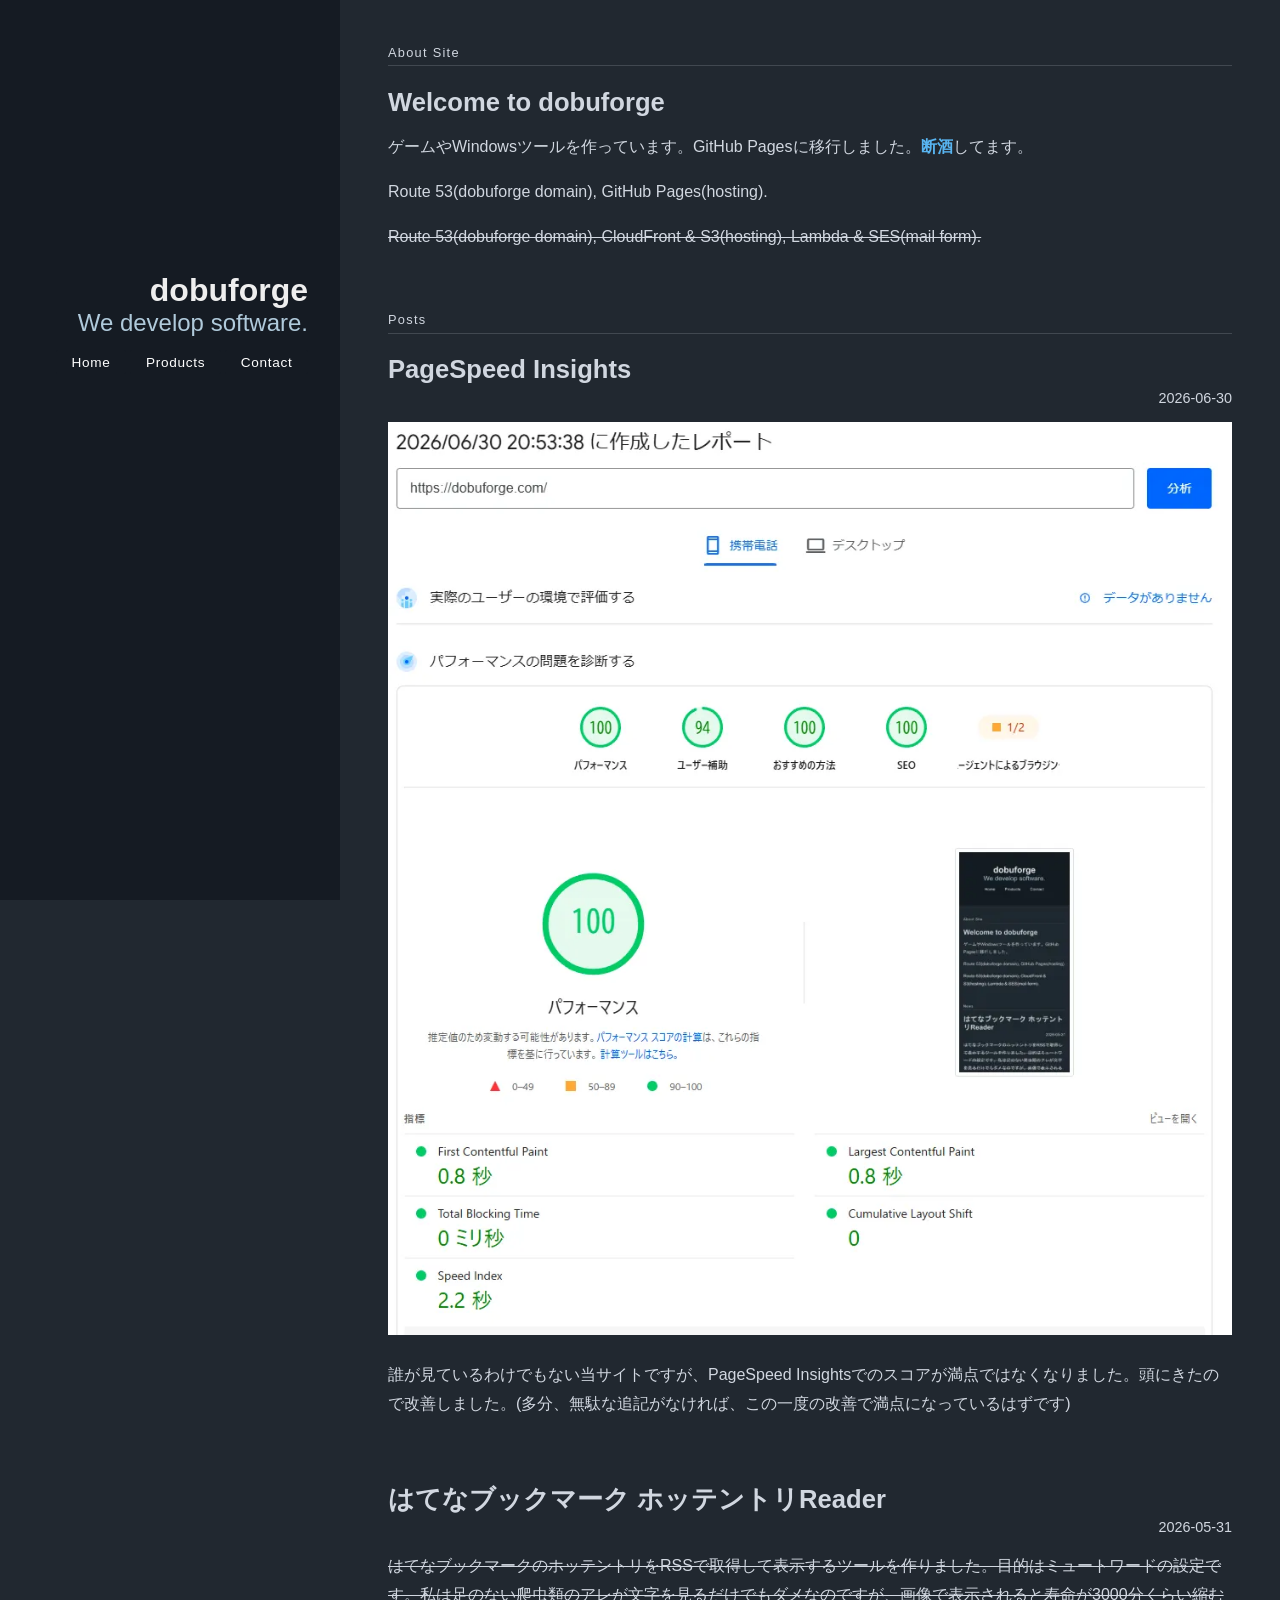
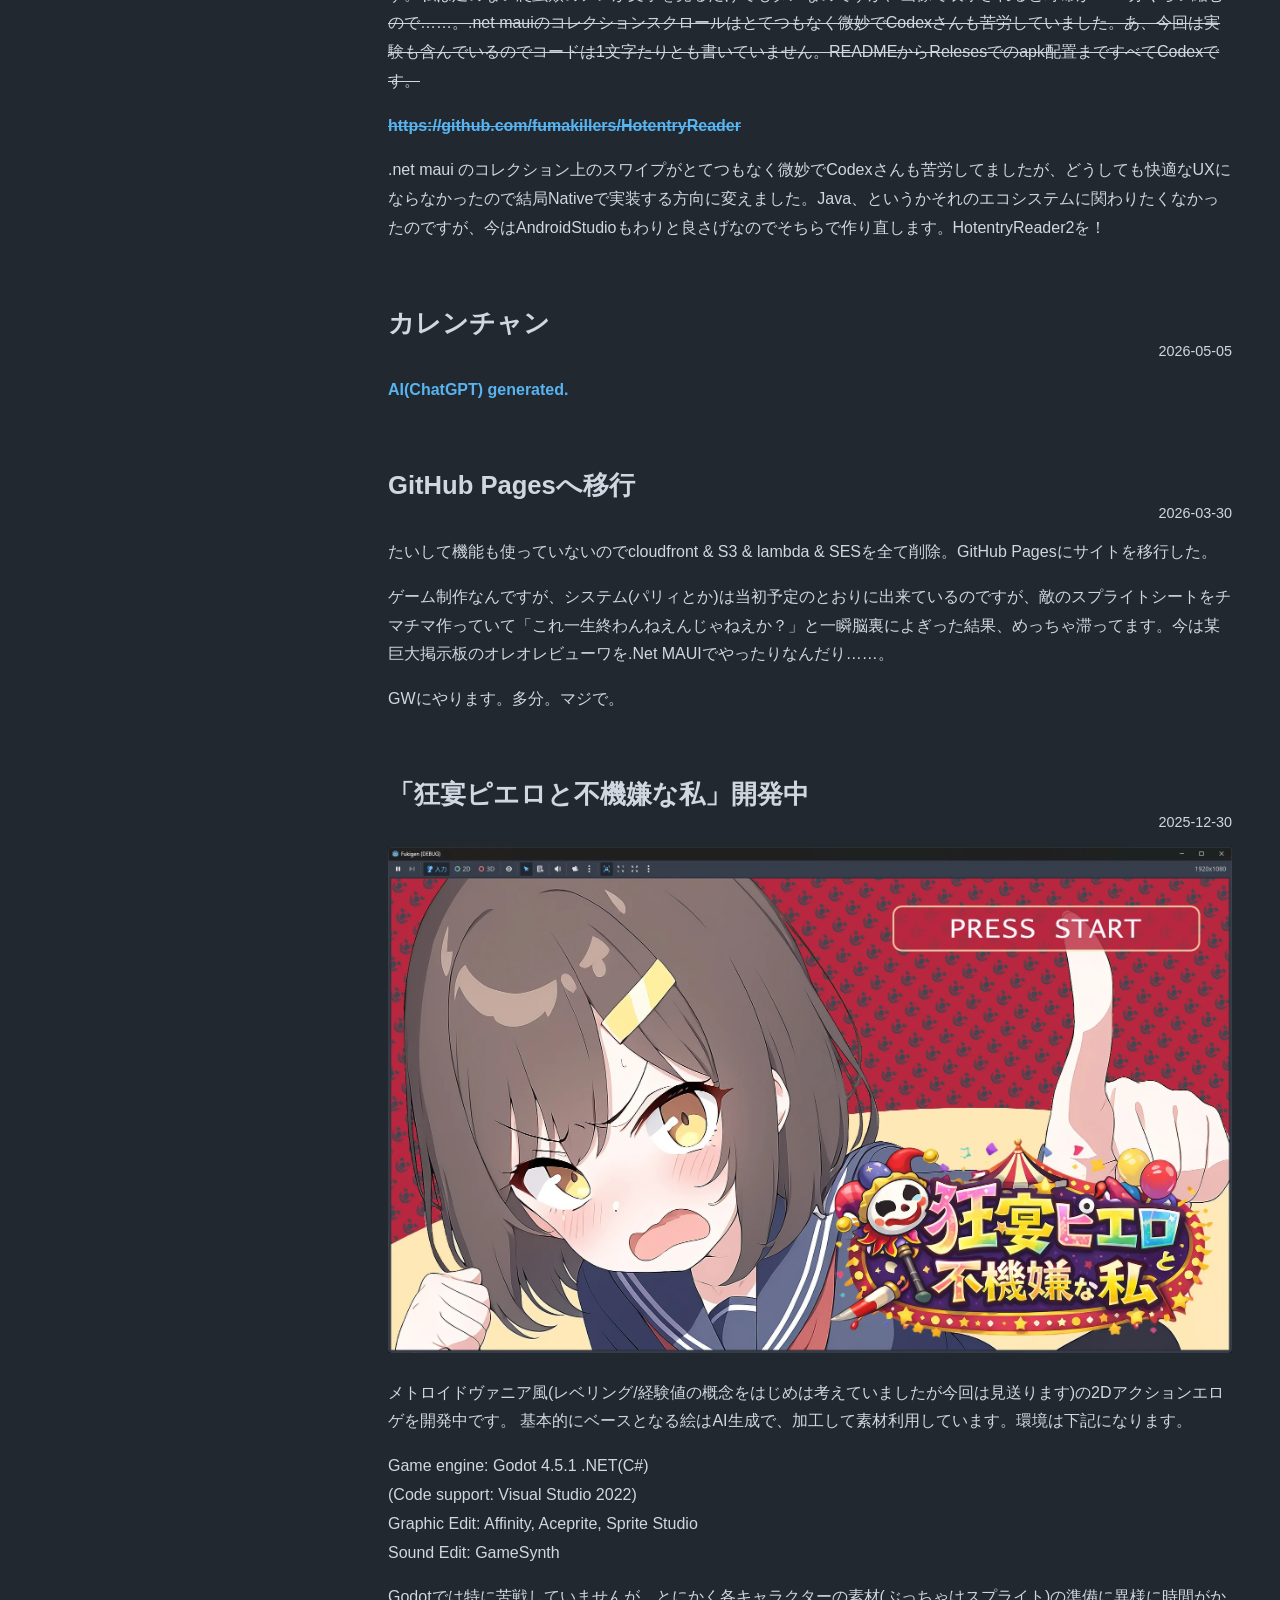
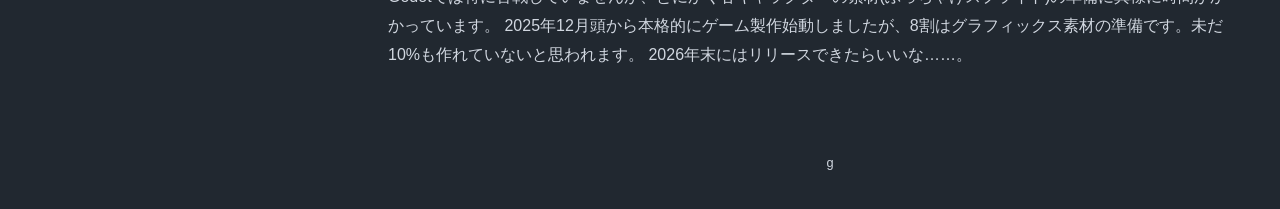
==== index.html @ 71804a86 "fixed html" ====
﻿<!doctype html>
<html lang="ja">

<head>
  <meta charset="utf-8">
  <meta name="viewport" content="width=device-width, initial-scale=1.0">
  <meta name="description" content="dobuforge develops software.">
  <title>dobuforge</title>
  <link rel="icon" href="favicon.svg" type="image/svg+xml">
  <link rel="stylesheet" href="assets/css/styles.min.css?20260719">
</head>

<body>
  <div id="layout" class="pure-g">
    <div class="sidebar pure-u-1 pure-u-lg-1-4">
      <div class="header">
        <h1 class="brand-title"><a href="/">dobuforge</a></h1>
        <h2 class="brand-tagline">We develop software.</h2>
        <nav class="nav">
          <ul class="nav-list">
            <li class="nav-item">
              <a class="pure-button" href="./">Home</a>
              <a class="pure-button" href="products.html">Products</a>
              <a class="pure-button" href="contact.html">Contact</a>
            </li>
          </ul>
        </nav>
      </div>
    </div>
    <main class="content pure-u-1 pure-u-lg-3-4">
      <div>
        <div class="posts">
          <h1 class="content-subhead">About Site</h1>
          <section class="post">
            <header class="post-header">
              <h2 class="post-title">Welcome to dobuforge</h2>
            </header>
            <div class="post-description">
              <p>
                ゲームやWindowsツールを作っています。GitHub Pagesに移行しました。<a href="days-sober.html">断酒</a>してます。
              </p>
              <p>
                Route 53(dobuforge domain), GitHub Pages(hosting).
              </p>
              <p>
                <del>Route 53(dobuforge domain), CloudFront &amp; S3(hosting), Lambda &amp; SES(mail form).</del>
              </p>
            </div>
          </section>
        </div>
        <div class="posts">
          <h1 class="content-subhead">Posts</h1>
          <section class="post">
            <header class="post-header">
              <h2 class="post-title">PageSpeed Insights</h2>
              <p class="post-meta">2026-06-30</p>
            </header>
            <div class="post-description">
              <div class="post-images pure-g">
                <div class="pure-u-1 pure-u-lg-1-1">
                  <!--LCP判定されているのでfetchpriority="high"にしているが画面外から出るような場合はlazyにする-->
                  <img class="pure-img-responsive" src="assets/image/20260630212601295.webp"
                    width="993" height="1074" fetchpriority="high" decoding="async" alt="PageSpeed Insights">
                </div>
              </div>
              <p>
                誰が見ているわけでもない当サイトですが、PageSpeed Insightsでのスコアが満点ではなくなりました。頭にきたので改善しました。(多分、無駄な追記がなければ、この一度の改善で満点になっているはずです)
              </p>
              <p>
                　
              </p>
            </div>

            <header class="post-header">
              <h2 class="post-title">はてなブックマーク ホッテントリReader</h2>
              <p class="post-meta">2026-05-31</p>
            </header>
            <div class="post-description">
              <p>
                <s>はてなブックマークのホッテントリをRSSで取得して表示するツールを作りました。目的はミュートワードの設定です。私は足のない爬虫類のアレが文字を見るだけでもダメなのですが、画像で表示されると寿命が3000分くらい縮むので……。.net mauiのコレクションスクロールはとてつもなく微妙でCodexさんも苦労していました。あ、今回は実験も含んでいるのでコードは1文字たりとも書いていません。READMEからRelesesでのapk配置まですべてCodexです。</s>
              </p>
              <p>
                <a href="https://github.com/fumakillers/HotentryReader"><s>https://github.com/fumakillers/HotentryReader</s></a>
              </p>
              <p>
                .net maui のコレクション上のスワイプがとてつもなく微妙でCodexさんも苦労してましたが、どうしても快適なUXにならなかったので結局Nativeで実装する方向に変えました。Java、というかそれのエコシステムに関わりたくなかったのですが、今はAndroidStudioもわりと良さげなのでそちらで作り直します。HotentryReader2を！
              </p>
              <p>
                　
              </p>
            </div>

            <header class="post-header">
              <h2 class="post-title">カレンチャン</h2>
              <p class="post-meta">2026-05-05</p>
            </header>
            <div class="post-description">
              <p>
                <a href="currenchan.html">AI(ChatGPT) generated.</a>
              </p>
              <p>
                　
              </p>
            </div>

            <header class="post-header">
              <h2 class="post-title">GitHub Pagesへ移行</h2>
              <p class="post-meta">2026-03-30</p>
            </header>
            <div class="post-description">
              <p>
                たいして機能も使っていないのでcloudfront & S3 & lambda & SESを全て削除。GitHub Pagesにサイトを移行した。
              </p>
              <p>
                ゲーム制作なんですが、システム(パリィとか)は当初予定のとおりに出来ているのですが、敵のスプライトシートをチマチマ作っていて「これ一生終わんねえんじゃねえか？」と一瞬脳裏によぎった結果、めっちゃ滞ってます。今は某巨大掲示板のオレオレビューワを.Net MAUIでやったりなんだり……。
              </p>
              <p>
                GWにやります。多分。マジで。
              </p>
              <p>
                　
              </p>
            </div>

            <header class="post-header">
              <h2 class="post-title">「狂宴ピエロと不機嫌な私」開発中</h2>
              <p class="post-meta">2025-12-30</p>
            </header>
            <div class="post-description">
              <div class="post-images pure-g">
                <div class="pure-u-1 pure-u-lg-1-1">
                  <img class="pure-img-responsive" src="assets/image/fukigen_title_mid.webp"
                    width="1934" height="1159" loading="lazy" decoding="async" alt="fukigen dev">
                </div>
              </div>
              <p>
                メトロイドヴァニア風(レベリング/経験値の概念をはじめは考えていましたが今回は見送ります)の2Dアクションエロゲを開発中です。
                基本的にベースとなる絵はAI生成で、加工して素材利用しています。環境は下記になります。
              </p>
              <p>
                Game engine: Godot 4.5.1 .NET(C#)<br>
                (Code support: Visual Studio 2022)<br>
                Graphic Edit: Affinity, Aceprite, Sprite Studio<br>
                Sound Edit: GameSynth<br>
              </p>
              <p>
                Godotでは特に苦戦していませんが、とにかく各キャラクターの素材(ぶっちゃけスプライト)の準備に異様に時間がかかっています。
                2025年12月頭から本格的にゲーム製作始動しましたが、8割はグラフィックス素材の準備です。未だ10%も作れていないと思われます。
                2026年末にはリリースできたらいいな……。
              </p>
            </div>
          </section>
        </div>

        <div class="footer">
          <div class="pure-menu pure-menu-horizontal">
            <ul>
              <li class="pure-menu-item"><a href="https://github.com/fumakillers" class="pure-menu-link">g</a>
              </li>
            </ul>
          </div>
        </div>
      </div>
    </div>
  </div>

</body>

</html>
---- assets/css/styles.min.css ----
html{line-height:1.15;-webkit-text-size-adjust:100%}body{margin:0}main{display:block}h1{font-size:2em;margin:.67em 0}a{background-color:transparent}img{border-style:none}button{font-family:inherit;font-size:100%;line-height:1.15;margin:0}button{overflow:visible}button{text-transform:none}[type=button],[type=reset],[type=submit],button{appearance:button;-webkit-appearance:button}[type=button]::-moz-focus-inner,[type=reset]::-moz-focus-inner,[type=submit]::-moz-focus-inner,button::-moz-focus-inner{border-style:none;padding:0}[type=button]:-moz-focusring,[type=reset]:-moz-focusring,[type=submit]:-moz-focusring,button:-moz-focusring{outline:1px dotted ButtonText}[type=checkbox],[type=radio]{box-sizing:border-box;padding:0}[type=number]::-webkit-inner-spin-button,[type=number]::-webkit-outer-spin-button{height:auto}[type=search]{appearance:textfield;-webkit-appearance:textfield;outline-offset:-2px}[type=search]::-webkit-search-decoration{-webkit-appearance:none}::-webkit-file-upload-button{-webkit-appearance:button;font:inherit}[hidden]{display:none}html{font-family:sans-serif}[hidden]{display:none!important}.pure-img{max-width:100%;height:auto;display:block}.pure-g{display:flex;flex-flow:row wrap;align-content:flex-start}.pure-u{display:inline-block;vertical-align:top}.pure-u-1,.pure-u-1-1,.pure-u-1-12,.pure-u-1-2,.pure-u-1-24,.pure-u-1-3,.pure-u-1-4,.pure-u-1-5,.pure-u-1-6,.pure-u-1-8,.pure-u-10-24,.pure-u-11-12,.pure-u-11-24,.pure-u-12-24,.pure-u-13-24,.pure-u-14-24,.pure-u-15-24,.pure-u-16-24,.pure-u-17-24,.pure-u-18-24,.pure-u-19-24,.pure-u-2-24,.pure-u-2-3,.pure-u-2-5,.pure-u-20-24,.pure-u-21-24,.pure-u-22-24,.pure-u-23-24,.pure-u-24-24,.pure-u-3-24,.pure-u-3-4,.pure-u-3-5,.pure-u-3-8,.pure-u-4-24,.pure-u-4-5,.pure-u-5-12,.pure-u-5-24,.pure-u-5-5,.pure-u-5-6,.pure-u-5-8,.pure-u-6-24,.pure-u-7-12,.pure-u-7-24,.pure-u-7-8,.pure-u-8-24,.pure-u-9-24{display:inline-block;letter-spacing:normal;word-spacing:normal;vertical-align:top;text-rendering:auto}.pure-u-1-24{width:4.1667%}.pure-u-1-12,.pure-u-2-24{width:8.3333%}.pure-u-1-8,.pure-u-3-24{width:12.5%}.pure-u-1-6,.pure-u-4-24{width:16.6667%}.pure-u-1-5{width:20%}.pure-u-5-24{width:20.8333%}.pure-u-1-4,.pure-u-6-24{width:25%}.pure-u-7-24{width:29.1667%}.pure-u-1-3,.pure-u-8-24{width:33.3333%}.pure-u-3-8,.pure-u-9-24{width:37.5%}.pure-u-2-5{width:40%}.pure-u-10-24,.pure-u-5-12{width:41.6667%}.pure-u-11-24{width:45.8333%}.pure-u-1-2,.pure-u-12-24{width:50%}.pure-u-13-24{width:54.1667%}.pure-u-14-24,.pure-u-7-12{width:58.3333%}.pure-u-3-5{width:60%}.pure-u-15-24,.pure-u-5-8{width:62.5%}.pure-u-16-24,.pure-u-2-3{width:66.6667%}.pure-u-17-24{width:70.8333%}.pure-u-18-24,.pure-u-3-4{width:75%}.pure-u-19-24{width:79.1667%}.pure-u-4-5{width:80%}.pure-u-20-24,.pure-u-5-6{width:83.3333%}.pure-u-21-24,.pure-u-7-8{width:87.5%}.pure-u-11-12,.pure-u-22-24{width:91.6667%}.pure-u-23-24{width:95.8333%}.pure-u-1,.pure-u-1-1,.pure-u-24-24,.pure-u-5-5{width:100%}.pure-button{display:inline-block;line-height:normal;white-space:nowrap;vertical-align:middle;text-align:center;cursor:pointer;-webkit-user-drag:none;-webkit-user-select:none;user-select:none;box-sizing:border-box}.pure-button::-moz-focus-inner{padding:0;border:0}.pure-button{font-family:inherit;font-size:100%;padding:.2em 1em;color:rgba(0,0,0,.8);border:none transparent;background-color:#e6e6e6;text-decoration:none;border-radius:2px;margin-top:18px}.pure-button:focus,.pure-button:hover{background-image:linear-gradient(transparent,rgba(0,0,0,.05) 40%,rgba(0,0,0,.1))}.pure-button:focus{outline:0}.pure-button:active{box-shadow:0 0 0 1px rgba(0,0,0,.15) inset,0 0 6px rgba(0,0,0,.2) inset;border-color:#000}.pure-button[disabled]{border:none;background-image:none;opacity:.4;cursor:not-allowed;box-shadow:none;pointer-events:none}.pure-menu{box-sizing:border-box}.pure-menu-item,.pure-menu-list{position:relative}.pure-menu-list{list-style:none;margin:0;padding:0}.pure-menu-item{padding:0;margin:0;height:100%}.pure-menu-link{display:block;text-decoration:none;white-space:nowrap}.pure-menu-horizontal{width:100%;white-space:nowrap}.pure-menu-horizontal .pure-menu-list{display:inline-block}.pure-menu-horizontal .pure-menu-item{display:inline-block;vertical-align:middle}.pure-menu-item .pure-menu-item{display:block}.pure-menu-link{color:#d1d7e0}.pure-menu-link{padding:.5em 1em}.pure-menu-link:focus,.pure-menu-link:hover{background-color:#eee}@media screen and (min-width:64em){.pure-u-lg-1,.pure-u-lg-1-1,.pure-u-lg-1-12,.pure-u-lg-1-2,.pure-u-lg-1-24,.pure-u-lg-1-3,.pure-u-lg-1-4,.pure-u-lg-1-5,.pure-u-lg-1-6,.pure-u-lg-1-8,.pure-u-lg-10-24,.pure-u-lg-11-12,.pure-u-lg-11-24,.pure-u-lg-12-24,.pure-u-lg-13-24,.pure-u-lg-14-24,.pure-u-lg-15-24,.pure-u-lg-16-24,.pure-u-lg-17-24,.pure-u-lg-18-24,.pure-u-lg-19-24,.pure-u-lg-2-24,.pure-u-lg-2-3,.pure-u-lg-2-5,.pure-u-lg-20-24,.pure-u-lg-21-24,.pure-u-lg-22-24,.pure-u-lg-23-24,.pure-u-lg-24-24,.pure-u-lg-3-24,.pure-u-lg-3-4,.pure-u-lg-3-5,.pure-u-lg-3-8,.pure-u-lg-4-24,.pure-u-lg-4-5,.pure-u-lg-5-12,.pure-u-lg-5-24,.pure-u-lg-5-5,.pure-u-lg-5-6,.pure-u-lg-5-8,.pure-u-lg-6-24,.pure-u-lg-7-12,.pure-u-lg-7-24,.pure-u-lg-7-8,.pure-u-lg-8-24,.pure-u-lg-9-24{display:inline-block;letter-spacing:normal;word-spacing:normal;vertical-align:top;text-rendering:auto}.pure-u-lg-1-24{width:4.1667%}.pure-u-lg-1-12,.pure-u-lg-2-24{width:8.3333%}.pure-u-lg-1-8,.pure-u-lg-3-24{width:12.5%}.pure-u-lg-1-6,.pure-u-lg-4-24{width:16.6667%}.pure-u-lg-1-5{width:20%}.pure-u-lg-5-24{width:20.8333%}.pure-u-lg-1-4,.pure-u-lg-6-24{width:25%}.pure-u-lg-7-24{width:29.1667%}.pure-u-lg-1-3,.pure-u-lg-8-24{width:33.3333%}.pure-u-lg-3-8,.pure-u-lg-9-24{width:37.5%}.pure-u-lg-2-5{width:40%}.pure-u-lg-10-24,.pure-u-lg-5-12{width:41.6667%}.pure-u-lg-11-24{width:45.8333%}.pure-u-lg-1-2,.pure-u-lg-12-24{width:50%}.pure-u-lg-13-24{width:54.1667%}.pure-u-lg-14-24,.pure-u-lg-7-12{width:58.3333%}.pure-u-lg-3-5{width:60%}.pure-u-lg-15-24,.pure-u-lg-5-8{width:62.5%}.pure-u-lg-16-24,.pure-u-lg-2-3{width:66.6667%}.pure-u-lg-17-24{width:70.8333%}.pure-u-lg-18-24,.pure-u-lg-3-4{width:100%}.pure-u-lg-19-24{width:79.1667%}.pure-u-lg-4-5{width:80%}.pure-u-lg-20-24,.pure-u-lg-5-6{width:83.3333%}.pure-u-lg-21-24,.pure-u-lg-7-8{width:87.5%}.pure-u-lg-11-12,.pure-u-lg-22-24{width:91.6667%}.pure-u-lg-23-24{width:95.8333%}.pure-u-lg-1,.pure-u-lg-1-1,.pure-u-lg-24-24,.pure-u-lg-5-5{width:100%}}*{-webkit-box-sizing:border-box;-moz-box-sizing:border-box;box-sizing:border-box}a{text-decoration:none;color:#58b4f0}a:focus,a:hover{text-decoration:underline}h3{font-weight:100}.pure-img-responsive{max-width:100%;height:auto}#layout{min-height:100vh;background:#212830;padding:0}.header{text-align:center;top:auto;margin:3em auto}.sidebar{background:#151b23;color:#fff}.brand-tagline,.brand-title{margin:0}.brand-title{text-transform:lowercase}.brand-title a{color:#eee;text-decoration:none}.brand-tagline{font-weight:300;color:#b0cadb}.nav-list{margin:0;padding:0;list-style:none}.nav-item{display:inline-block;display:inline;zoom:1}.nav-item a{background:0 0;border:2px solid #151b23;color:#fff;margin-top:1em;letter-spacing:.05em;font-size:85%}.nav-item a:focus,.nav-item a:hover{border:2px solid #58b4f0;text-decoration:none}.content-subhead{color:#d1d7e0;border-bottom:1px solid #414850;padding:.4em 0;font-size:80%;font-weight:500;letter-spacing:.1em}.content{color:#d1d7e0;padding:2em 1em 0}.post{padding-bottom:2em}.post-title{font-size:1.6em;margin-bottom:.2em}.post-description{font-family:-apple-system,BlinkMacSystemFont,"Segoe UI",Helvetica,Arial,sans-serif,"Apple Color Emoji","Segoe UI Emoji";line-height:1.8em}.post-description a{font-weight:600}.post-meta{font-size:90%;text-align:right;margin:0}.post-images{margin:1em 0}.post-image-meta{margin-top:-3.5em;margin-left:1em}.footer{padding:1em 0;text-align:center}.footer a{font-size:80%}.footer .pure-menu a:focus,.footer .pure-menu a:hover{background:0 0}@media (min-width:64em){.content{padding:2em 3em 0;margin-left:340px}.header{margin:80% 2em 0;text-align:right}.sidebar{position:fixed;top:0;bottom:0;width:340px}}.image-grid{display:grid;grid-template-columns:repeat(3,1fr);gap:16px;margin-bottom:16px}.image-grid img{width:100%;height:auto;display:block;border-radius:8px;transition:transform .2s ease,box-shadow .2s ease}.image-grid img:hover{transform:scale(1.03);box-shadow:0 4px 12px rgba(0,0,0,.2)}@media (max-width:768px){.image-grid{grid-template-columns:repeat(2,1fr)}}@media (max-width:480px){.image-grid{grid-template-columns:1fr}}
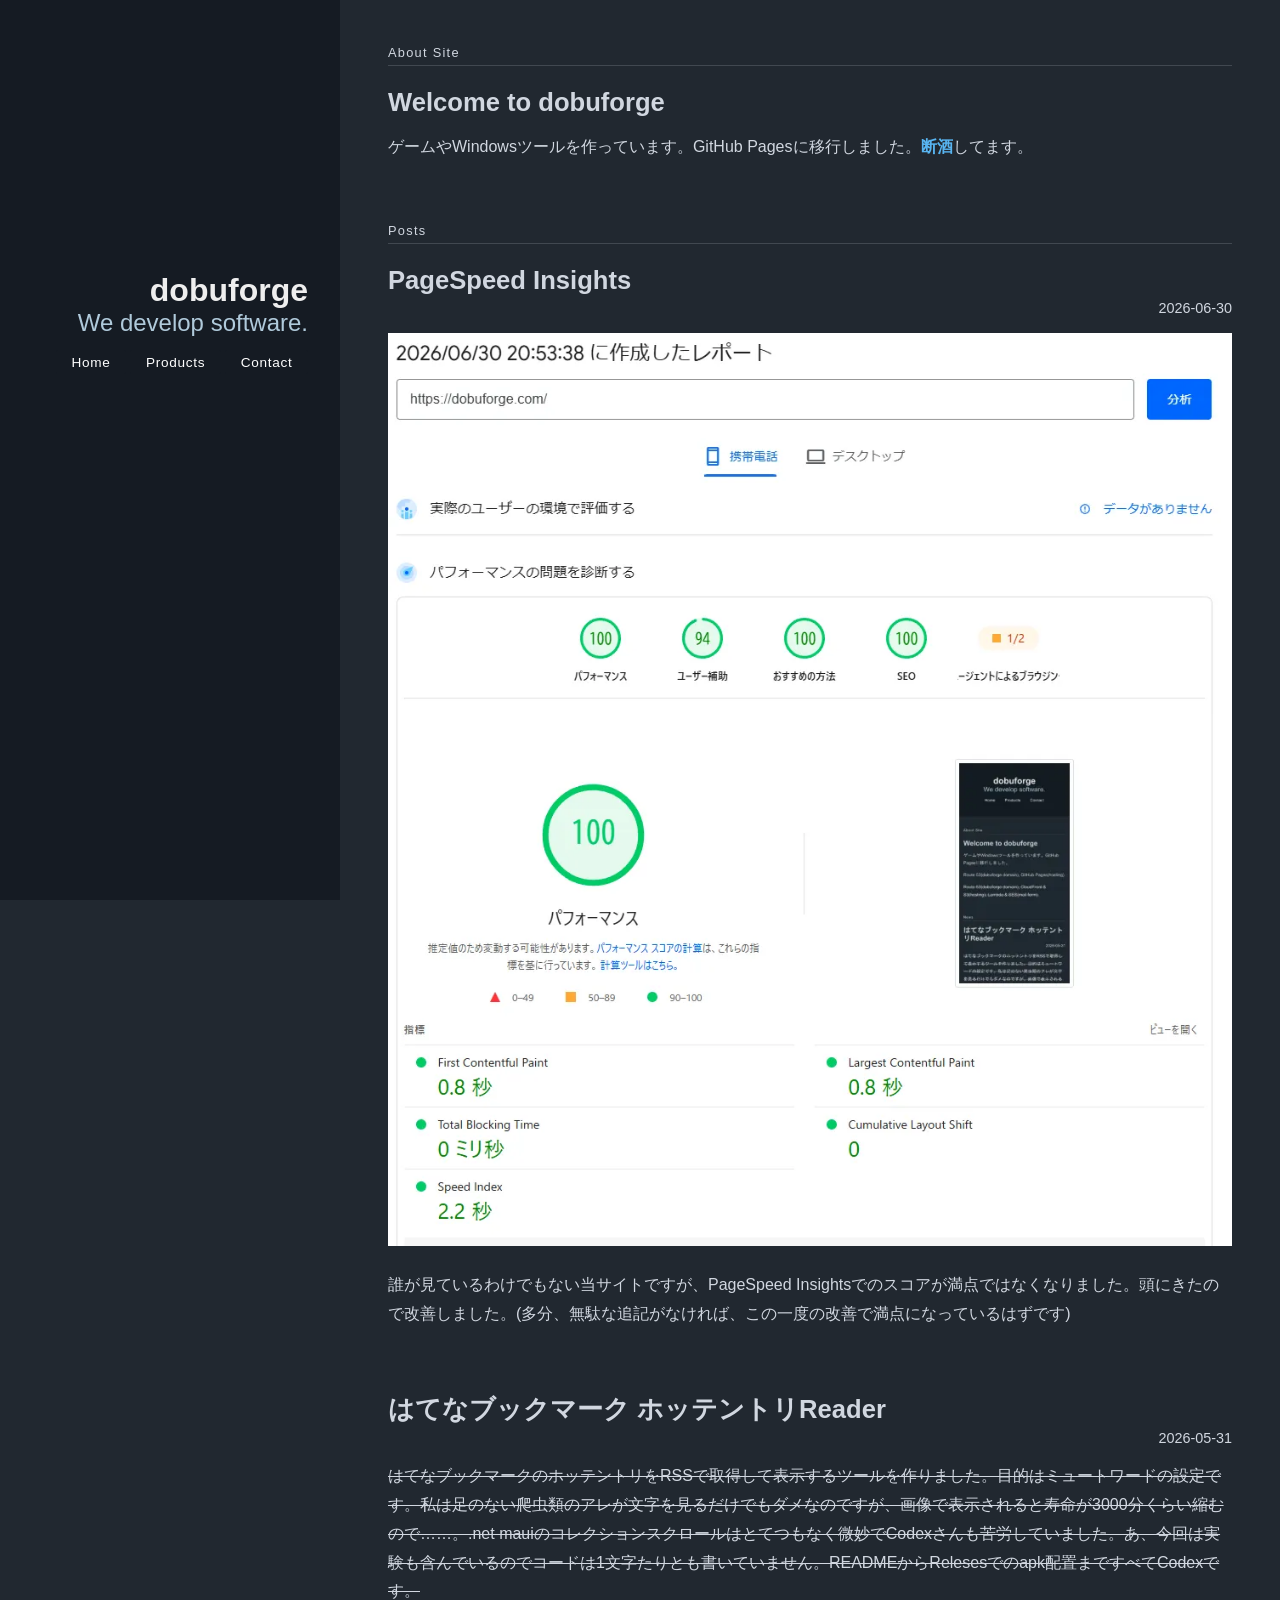
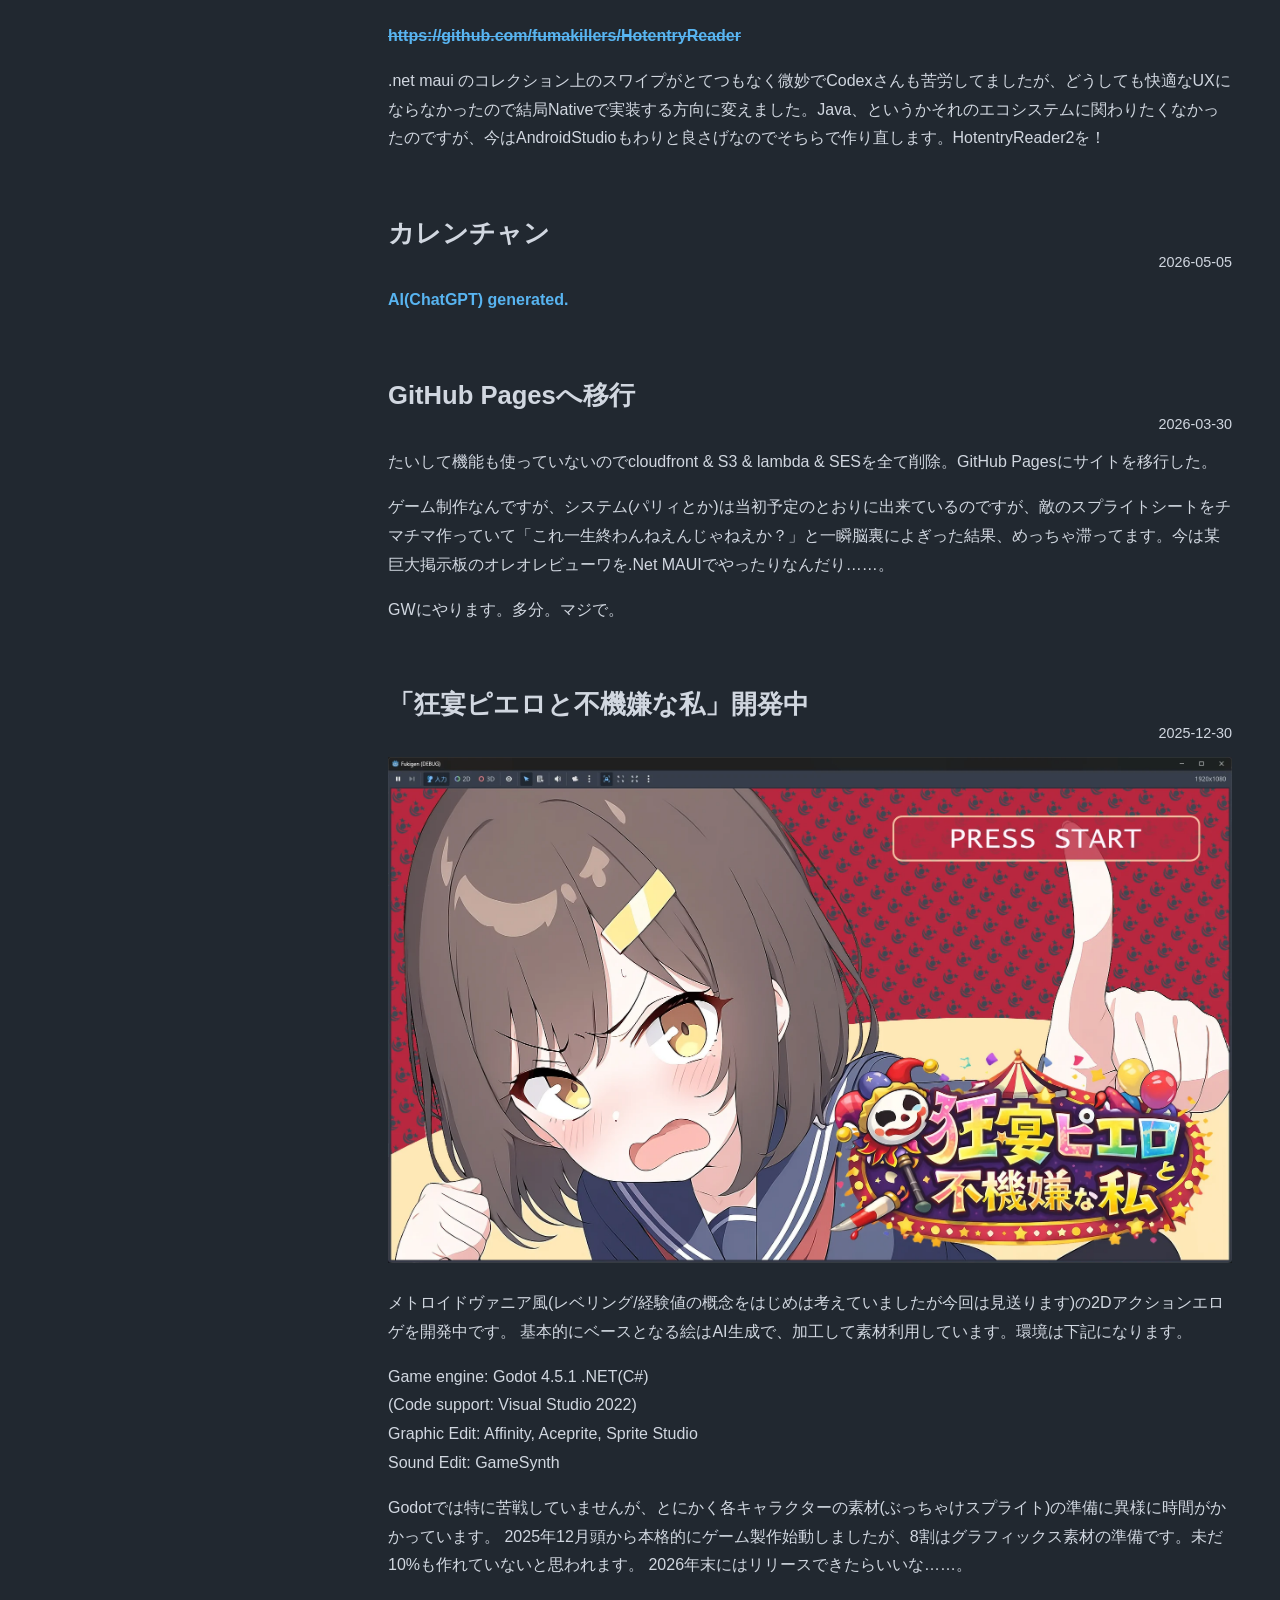
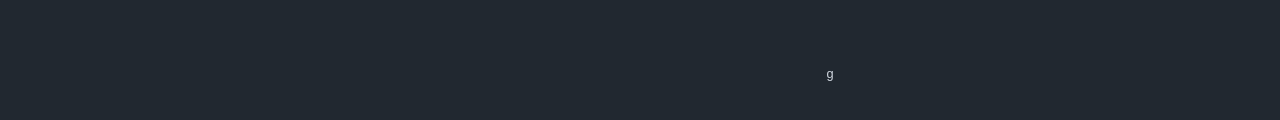
==== commit 8de3963c: "update about." ====
--- a/index.html
+++ b/index.html
@@ -7,7 +7,7 @@
   <meta name="description" content="dobuforge develops software.">
   <title>dobuforge</title>
   <link rel="icon" href="favicon.svg" type="image/svg+xml">
-  <link rel="stylesheet" href="assets/css/styles.min.css?20260719">
+  <link rel="stylesheet" href="assets/css/styles.min.css?20260720">
 </head>
 
 <body>
@@ -38,12 +38,6 @@
             <div class="post-description">
               <p>
                 ゲームやWindowsツールを作っています。GitHub Pagesに移行しました。<a href="days-sober.html">断酒</a>してます。
-              </p>
-              <p>
-                Route 53(dobuforge domain), GitHub Pages(hosting).
-              </p>
-              <p>
-                <del>Route 53(dobuforge domain), CloudFront &amp; S3(hosting), Lambda &amp; SES(mail form).</del>
               </p>
             </div>
           </section>
@@ -161,9 +155,9 @@
           </div>
         </div>
       </div>
-    </div>
+    </main>
   </div>
 
 </body>
 
-</html>+</html>
--- a/assets/css/styles.min.css
+++ b/assets/css/styles.min.css
@@ -1 +1 @@
-html{line-height:1.15;-webkit-text-size-adjust:100%}body{margin:0}main{display:block}h1{font-size:2em;margin:.67em 0}a{background-color:transparent}img{border-style:none}button{font-family:inherit;font-size:100%;line-height:1.15;margin:0}button{overflow:visible}button{text-transform:none}[type=button],[type=reset],[type=submit],button{appearance:button;-webkit-appearance:button}[type=button]::-moz-focus-inner,[type=reset]::-moz-focus-inner,[type=submit]::-moz-focus-inner,button::-moz-focus-inner{border-style:none;padding:0}[type=button]:-moz-focusring,[type=reset]:-moz-focusring,[type=submit]:-moz-focusring,button:-moz-focusring{outline:1px dotted ButtonText}[type=checkbox],[type=radio]{box-sizing:border-box;padding:0}[type=number]::-webkit-inner-spin-button,[type=number]::-webkit-outer-spin-button{height:auto}[type=search]{appearance:textfield;-webkit-appearance:textfield;outline-offset:-2px}[type=search]::-webkit-search-decoration{-webkit-appearance:none}::-webkit-file-upload-button{-webkit-appearance:button;font:inherit}[hidden]{display:none}html{font-family:sans-serif}[hidden]{display:none!important}.pure-img{max-width:100%;height:auto;display:block}.pure-g{display:flex;flex-flow:row wrap;align-content:flex-start}.pure-u{display:inline-block;vertical-align:top}.pure-u-1,.pure-u-1-1,.pure-u-1-12,.pure-u-1-2,.pure-u-1-24,.pure-u-1-3,.pure-u-1-4,.pure-u-1-5,.pure-u-1-6,.pure-u-1-8,.pure-u-10-24,.pure-u-11-12,.pure-u-11-24,.pure-u-12-24,.pure-u-13-24,.pure-u-14-24,.pure-u-15-24,.pure-u-16-24,.pure-u-17-24,.pure-u-18-24,.pure-u-19-24,.pure-u-2-24,.pure-u-2-3,.pure-u-2-5,.pure-u-20-24,.pure-u-21-24,.pure-u-22-24,.pure-u-23-24,.pure-u-24-24,.pure-u-3-24,.pure-u-3-4,.pure-u-3-5,.pure-u-3-8,.pure-u-4-24,.pure-u-4-5,.pure-u-5-12,.pure-u-5-24,.pure-u-5-5,.pure-u-5-6,.pure-u-5-8,.pure-u-6-24,.pure-u-7-12,.pure-u-7-24,.pure-u-7-8,.pure-u-8-24,.pure-u-9-24{display:inline-block;letter-spacing:normal;word-spacing:normal;vertical-align:top;text-rendering:auto}.pure-u-1-24{width:4.1667%}.pure-u-1-12,.pure-u-2-24{width:8.3333%}.pure-u-1-8,.pure-u-3-24{width:12.5%}.pure-u-1-6,.pure-u-4-24{width:16.6667%}.pure-u-1-5{width:20%}.pure-u-5-24{width:20.8333%}.pure-u-1-4,.pure-u-6-24{width:25%}.pure-u-7-24{width:29.1667%}.pure-u-1-3,.pure-u-8-24{width:33.3333%}.pure-u-3-8,.pure-u-9-24{width:37.5%}.pure-u-2-5{width:40%}.pure-u-10-24,.pure-u-5-12{width:41.6667%}.pure-u-11-24{width:45.8333%}.pure-u-1-2,.pure-u-12-24{width:50%}.pure-u-13-24{width:54.1667%}.pure-u-14-24,.pure-u-7-12{width:58.3333%}.pure-u-3-5{width:60%}.pure-u-15-24,.pure-u-5-8{width:62.5%}.pure-u-16-24,.pure-u-2-3{width:66.6667%}.pure-u-17-24{width:70.8333%}.pure-u-18-24,.pure-u-3-4{width:75%}.pure-u-19-24{width:79.1667%}.pure-u-4-5{width:80%}.pure-u-20-24,.pure-u-5-6{width:83.3333%}.pure-u-21-24,.pure-u-7-8{width:87.5%}.pure-u-11-12,.pure-u-22-24{width:91.6667%}.pure-u-23-24{width:95.8333%}.pure-u-1,.pure-u-1-1,.pure-u-24-24,.pure-u-5-5{width:100%}.pure-button{display:inline-block;line-height:normal;white-space:nowrap;vertical-align:middle;text-align:center;cursor:pointer;-webkit-user-drag:none;-webkit-user-select:none;user-select:none;box-sizing:border-box}.pure-button::-moz-focus-inner{padding:0;border:0}.pure-button{font-family:inherit;font-size:100%;padding:.2em 1em;color:rgba(0,0,0,.8);border:none transparent;background-color:#e6e6e6;text-decoration:none;border-radius:2px;margin-top:18px}.pure-button:focus,.pure-button:hover{background-image:linear-gradient(transparent,rgba(0,0,0,.05) 40%,rgba(0,0,0,.1))}.pure-button:focus{outline:0}.pure-button:active{box-shadow:0 0 0 1px rgba(0,0,0,.15) inset,0 0 6px rgba(0,0,0,.2) inset;border-color:#000}.pure-button[disabled]{border:none;background-image:none;opacity:.4;cursor:not-allowed;box-shadow:none;pointer-events:none}.pure-menu{box-sizing:border-box}.pure-menu-item,.pure-menu-list{position:relative}.pure-menu-list{list-style:none;margin:0;padding:0}.pure-menu-item{padding:0;margin:0;height:100%}.pure-menu-link{display:block;text-decoration:none;white-space:nowrap}.pure-menu-horizontal{width:100%;white-space:nowrap}.pure-menu-horizontal .pure-menu-list{display:inline-block}.pure-menu-horizontal .pure-menu-item{display:inline-block;vertical-align:middle}.pure-menu-item .pure-menu-item{display:block}.pure-menu-link{color:#d1d7e0}.pure-menu-link{padding:.5em 1em}.pure-menu-link:focus,.pure-menu-link:hover{background-color:#eee}@media screen and (min-width:64em){.pure-u-lg-1,.pure-u-lg-1-1,.pure-u-lg-1-12,.pure-u-lg-1-2,.pure-u-lg-1-24,.pure-u-lg-1-3,.pure-u-lg-1-4,.pure-u-lg-1-5,.pure-u-lg-1-6,.pure-u-lg-1-8,.pure-u-lg-10-24,.pure-u-lg-11-12,.pure-u-lg-11-24,.pure-u-lg-12-24,.pure-u-lg-13-24,.pure-u-lg-14-24,.pure-u-lg-15-24,.pure-u-lg-16-24,.pure-u-lg-17-24,.pure-u-lg-18-24,.pure-u-lg-19-24,.pure-u-lg-2-24,.pure-u-lg-2-3,.pure-u-lg-2-5,.pure-u-lg-20-24,.pure-u-lg-21-24,.pure-u-lg-22-24,.pure-u-lg-23-24,.pure-u-lg-24-24,.pure-u-lg-3-24,.pure-u-lg-3-4,.pure-u-lg-3-5,.pure-u-lg-3-8,.pure-u-lg-4-24,.pure-u-lg-4-5,.pure-u-lg-5-12,.pure-u-lg-5-24,.pure-u-lg-5-5,.pure-u-lg-5-6,.pure-u-lg-5-8,.pure-u-lg-6-24,.pure-u-lg-7-12,.pure-u-lg-7-24,.pure-u-lg-7-8,.pure-u-lg-8-24,.pure-u-lg-9-24{display:inline-block;letter-spacing:normal;word-spacing:normal;vertical-align:top;text-rendering:auto}.pure-u-lg-1-24{width:4.1667%}.pure-u-lg-1-12,.pure-u-lg-2-24{width:8.3333%}.pure-u-lg-1-8,.pure-u-lg-3-24{width:12.5%}.pure-u-lg-1-6,.pure-u-lg-4-24{width:16.6667%}.pure-u-lg-1-5{width:20%}.pure-u-lg-5-24{width:20.8333%}.pure-u-lg-1-4,.pure-u-lg-6-24{width:25%}.pure-u-lg-7-24{width:29.1667%}.pure-u-lg-1-3,.pure-u-lg-8-24{width:33.3333%}.pure-u-lg-3-8,.pure-u-lg-9-24{width:37.5%}.pure-u-lg-2-5{width:40%}.pure-u-lg-10-24,.pure-u-lg-5-12{width:41.6667%}.pure-u-lg-11-24{width:45.8333%}.pure-u-lg-1-2,.pure-u-lg-12-24{width:50%}.pure-u-lg-13-24{width:54.1667%}.pure-u-lg-14-24,.pure-u-lg-7-12{width:58.3333%}.pure-u-lg-3-5{width:60%}.pure-u-lg-15-24,.pure-u-lg-5-8{width:62.5%}.pure-u-lg-16-24,.pure-u-lg-2-3{width:66.6667%}.pure-u-lg-17-24{width:70.8333%}.pure-u-lg-18-24,.pure-u-lg-3-4{width:100%}.pure-u-lg-19-24{width:79.1667%}.pure-u-lg-4-5{width:80%}.pure-u-lg-20-24,.pure-u-lg-5-6{width:83.3333%}.pure-u-lg-21-24,.pure-u-lg-7-8{width:87.5%}.pure-u-lg-11-12,.pure-u-lg-22-24{width:91.6667%}.pure-u-lg-23-24{width:95.8333%}.pure-u-lg-1,.pure-u-lg-1-1,.pure-u-lg-24-24,.pure-u-lg-5-5{width:100%}}*{-webkit-box-sizing:border-box;-moz-box-sizing:border-box;box-sizing:border-box}a{text-decoration:none;color:#58b4f0}a:focus,a:hover{text-decoration:underline}h3{font-weight:100}.pure-img-responsive{max-width:100%;height:auto}#layout{min-height:100vh;background:#212830;padding:0}.header{text-align:center;top:auto;margin:3em auto}.sidebar{background:#151b23;color:#fff}.brand-tagline,.brand-title{margin:0}.brand-title{text-transform:lowercase}.brand-title a{color:#eee;text-decoration:none}.brand-tagline{font-weight:300;color:#b0cadb}.nav-list{margin:0;padding:0;list-style:none}.nav-item{display:inline-block;display:inline;zoom:1}.nav-item a{background:0 0;border:2px solid #151b23;color:#fff;margin-top:1em;letter-spacing:.05em;font-size:85%}.nav-item a:focus,.nav-item a:hover{border:2px solid #58b4f0;text-decoration:none}.content-subhead{color:#d1d7e0;border-bottom:1px solid #414850;padding:.4em 0;font-size:80%;font-weight:500;letter-spacing:.1em}.content{color:#d1d7e0;padding:2em 1em 0}.post{padding-bottom:2em}.post-title{font-size:1.6em;margin-bottom:.2em}.post-description{font-family:-apple-system,BlinkMacSystemFont,"Segoe UI",Helvetica,Arial,sans-serif,"Apple Color Emoji","Segoe UI Emoji";line-height:1.8em}.post-description a{font-weight:600}.post-meta{font-size:90%;text-align:right;margin:0}.post-images{margin:1em 0}.post-image-meta{margin-top:-3.5em;margin-left:1em}.footer{padding:1em 0;text-align:center}.footer a{font-size:80%}.footer .pure-menu a:focus,.footer .pure-menu a:hover{background:0 0}@media (min-width:64em){.content{padding:2em 3em 0;margin-left:340px}.header{margin:80% 2em 0;text-align:right}.sidebar{position:fixed;top:0;bottom:0;width:340px}}.image-grid{display:grid;grid-template-columns:repeat(3,1fr);gap:16px;margin-bottom:16px}.image-grid img{width:100%;height:auto;display:block;border-radius:8px;transition:transform .2s ease,box-shadow .2s ease}.image-grid img:hover{transform:scale(1.03);box-shadow:0 4px 12px rgba(0,0,0,.2)}@media (max-width:768px){.image-grid{grid-template-columns:repeat(2,1fr)}}@media (max-width:480px){.image-grid{grid-template-columns:1fr}}+html{line-height:1.15;-webkit-text-size-adjust:100%;font-family:sans-serif}body{margin:0}main{display:block}h1{font-size:2em;margin:.67em 0}a{background-color:transparent}img{border-style:none}.pure-g{display:flex;flex-flow:row wrap;align-content:flex-start}.pure-u-1{display:inline-block;letter-spacing:normal;word-spacing:normal;vertical-align:top;text-rendering:auto;width:100%}.pure-button{display:inline-block;line-height:normal;white-space:nowrap;vertical-align:middle;text-align:center;cursor:pointer;-webkit-user-drag:none;-webkit-user-select:none;user-select:none;box-sizing:border-box;font-family:inherit;font-size:100%;padding:.2em 1em;color:rgba(0,0,0,.8);border:none transparent;background-color:#e6e6e6;text-decoration:none;border-radius:2px;margin-top:18px}.pure-button:focus,.pure-button:hover{background-image:linear-gradient(transparent,rgba(0,0,0,.05) 40%,rgba(0,0,0,.1))}.pure-button:focus{outline:0}.pure-button:active{box-shadow:0 0 0 1px rgba(0,0,0,.15) inset,0 0 6px rgba(0,0,0,.2) inset;border-color:#000}.pure-menu{box-sizing:border-box}.pure-menu-item{position:relative;padding:0;margin:0;height:100%}.pure-menu-link{display:block;text-decoration:none;white-space:nowrap;color:#d1d7e0;padding:.5em 1em}.pure-menu-horizontal{width:100%;white-space:nowrap}.pure-menu-horizontal .pure-menu-item{display:inline-block;vertical-align:middle}.pure-menu-link:focus,.pure-menu-link:hover{background-color:#eee}@media screen and (min-width:64em){.pure-u-lg-1-1,.pure-u-lg-1-4,.pure-u-lg-3-4{display:inline-block;letter-spacing:normal;word-spacing:normal;vertical-align:top;text-rendering:auto}.pure-u-lg-1-4{width:25%}.pure-u-lg-1-1,.pure-u-lg-3-4{width:100%}}*{-webkit-box-sizing:border-box;-moz-box-sizing:border-box;box-sizing:border-box}a{text-decoration:none;color:#58b4f0}a:focus,a:hover{text-decoration:underline}.pure-img-responsive{max-width:100%;height:auto}#layout{min-height:100vh;background:#212830;padding:0}.header{text-align:center;top:auto;margin:3em auto}.sidebar{background:#151b23;color:#fff}.brand-tagline,.brand-title{margin:0}.brand-title{text-transform:lowercase}.brand-title a{color:#eee;text-decoration:none}.brand-tagline{font-weight:300;color:#b0cadb}.nav-list{margin:0;padding:0;list-style:none}.nav-item{display:inline-block;display:inline;zoom:1}.nav-item a{background:0 0;border:2px solid #151b23;color:#fff;margin-top:1em;letter-spacing:.05em;font-size:85%}.nav-item a:focus,.nav-item a:hover{border:2px solid #58b4f0;text-decoration:none}.content-subhead{color:#d1d7e0;border-bottom:1px solid #414850;padding:.4em 0;font-size:80%;font-weight:500;letter-spacing:.1em}.content{color:#d1d7e0;padding:2em 1em 0}.post{padding-bottom:2em}.post-title{font-size:1.6em;margin-bottom:.2em}.post-description{font-family:-apple-system,BlinkMacSystemFont,"Segoe UI",Helvetica,Arial,sans-serif,"Apple Color Emoji","Segoe UI Emoji";line-height:1.8em}.post-description a{font-weight:600}.post-meta{font-size:90%;text-align:right;margin:0}.post-images{margin:1em 0}.footer{padding:1em 0;text-align:center}.footer a{font-size:80%}.footer .pure-menu a:focus,.footer .pure-menu a:hover{background:0 0}@media (min-width:64em){.content{padding:2em 3em 0;margin-left:340px}.header{margin:80% 2em 0;text-align:right}.sidebar{position:fixed;top:0;bottom:0;width:340px}}
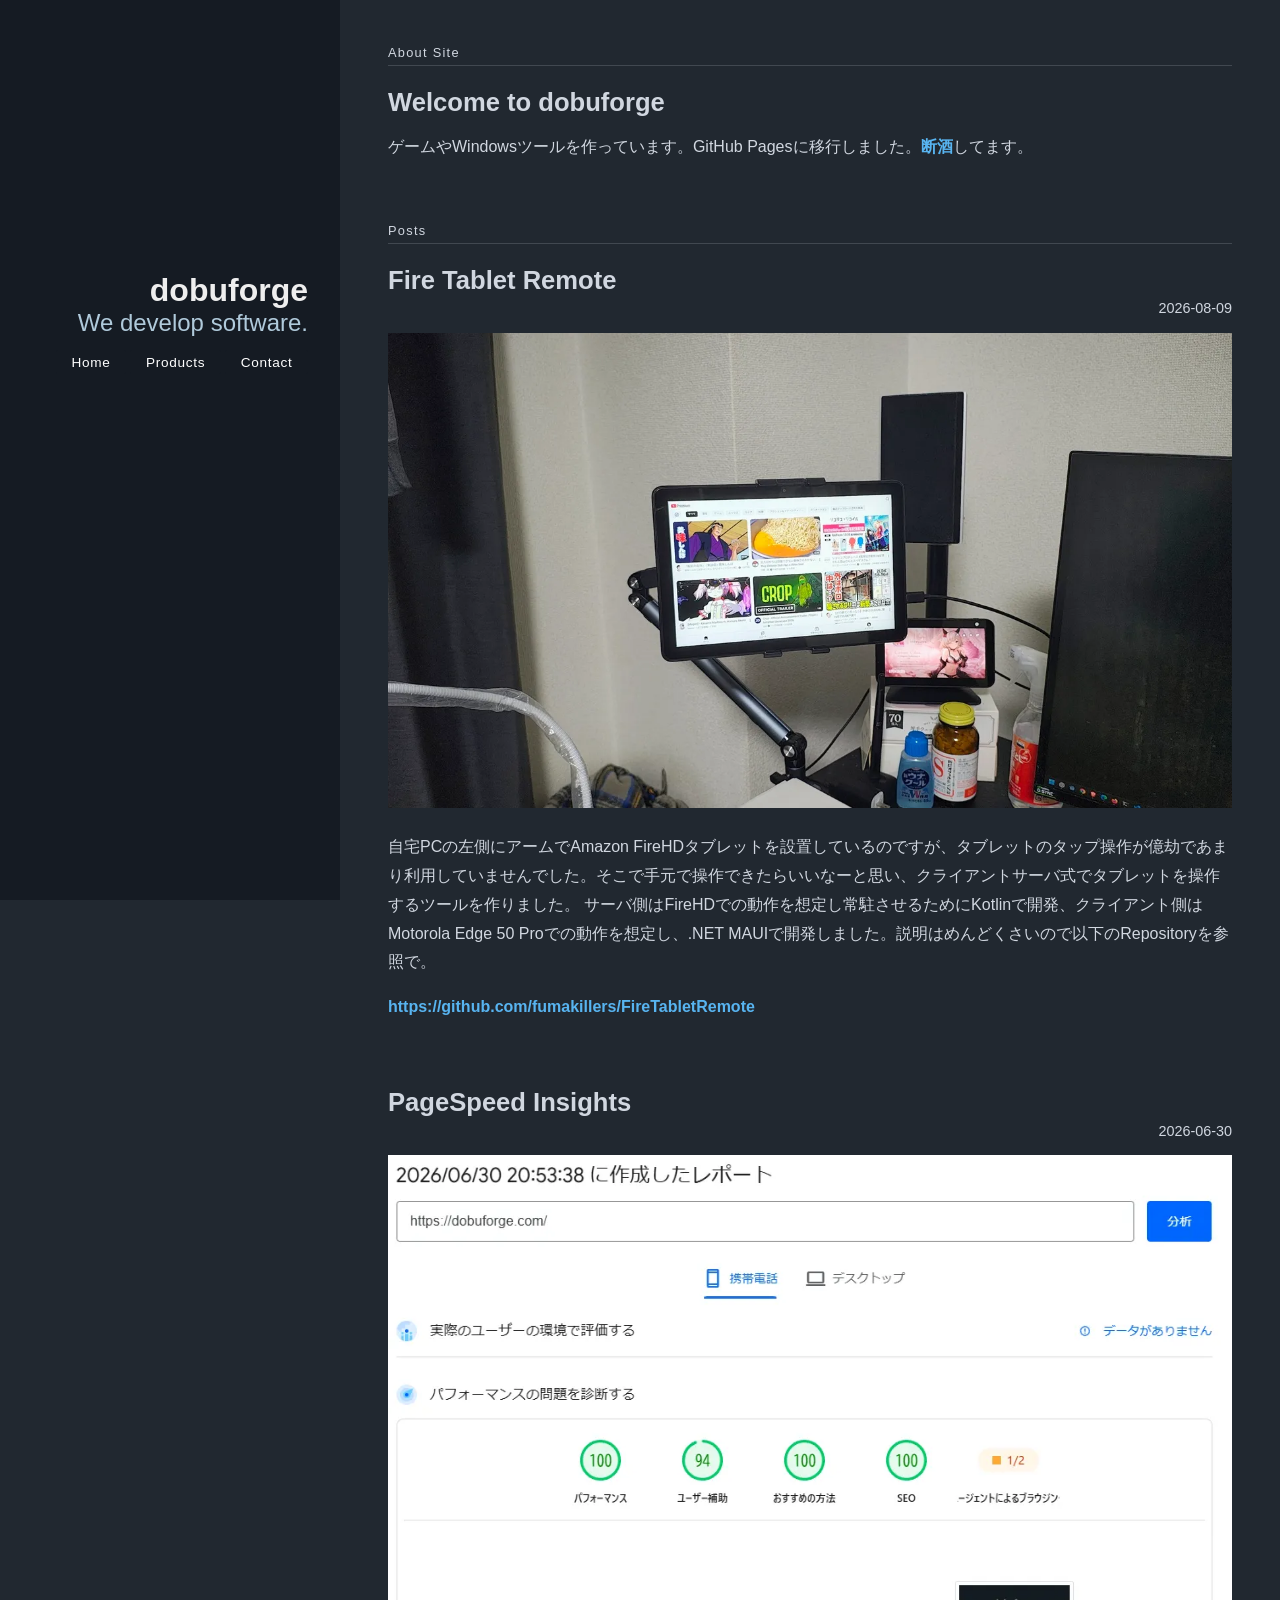
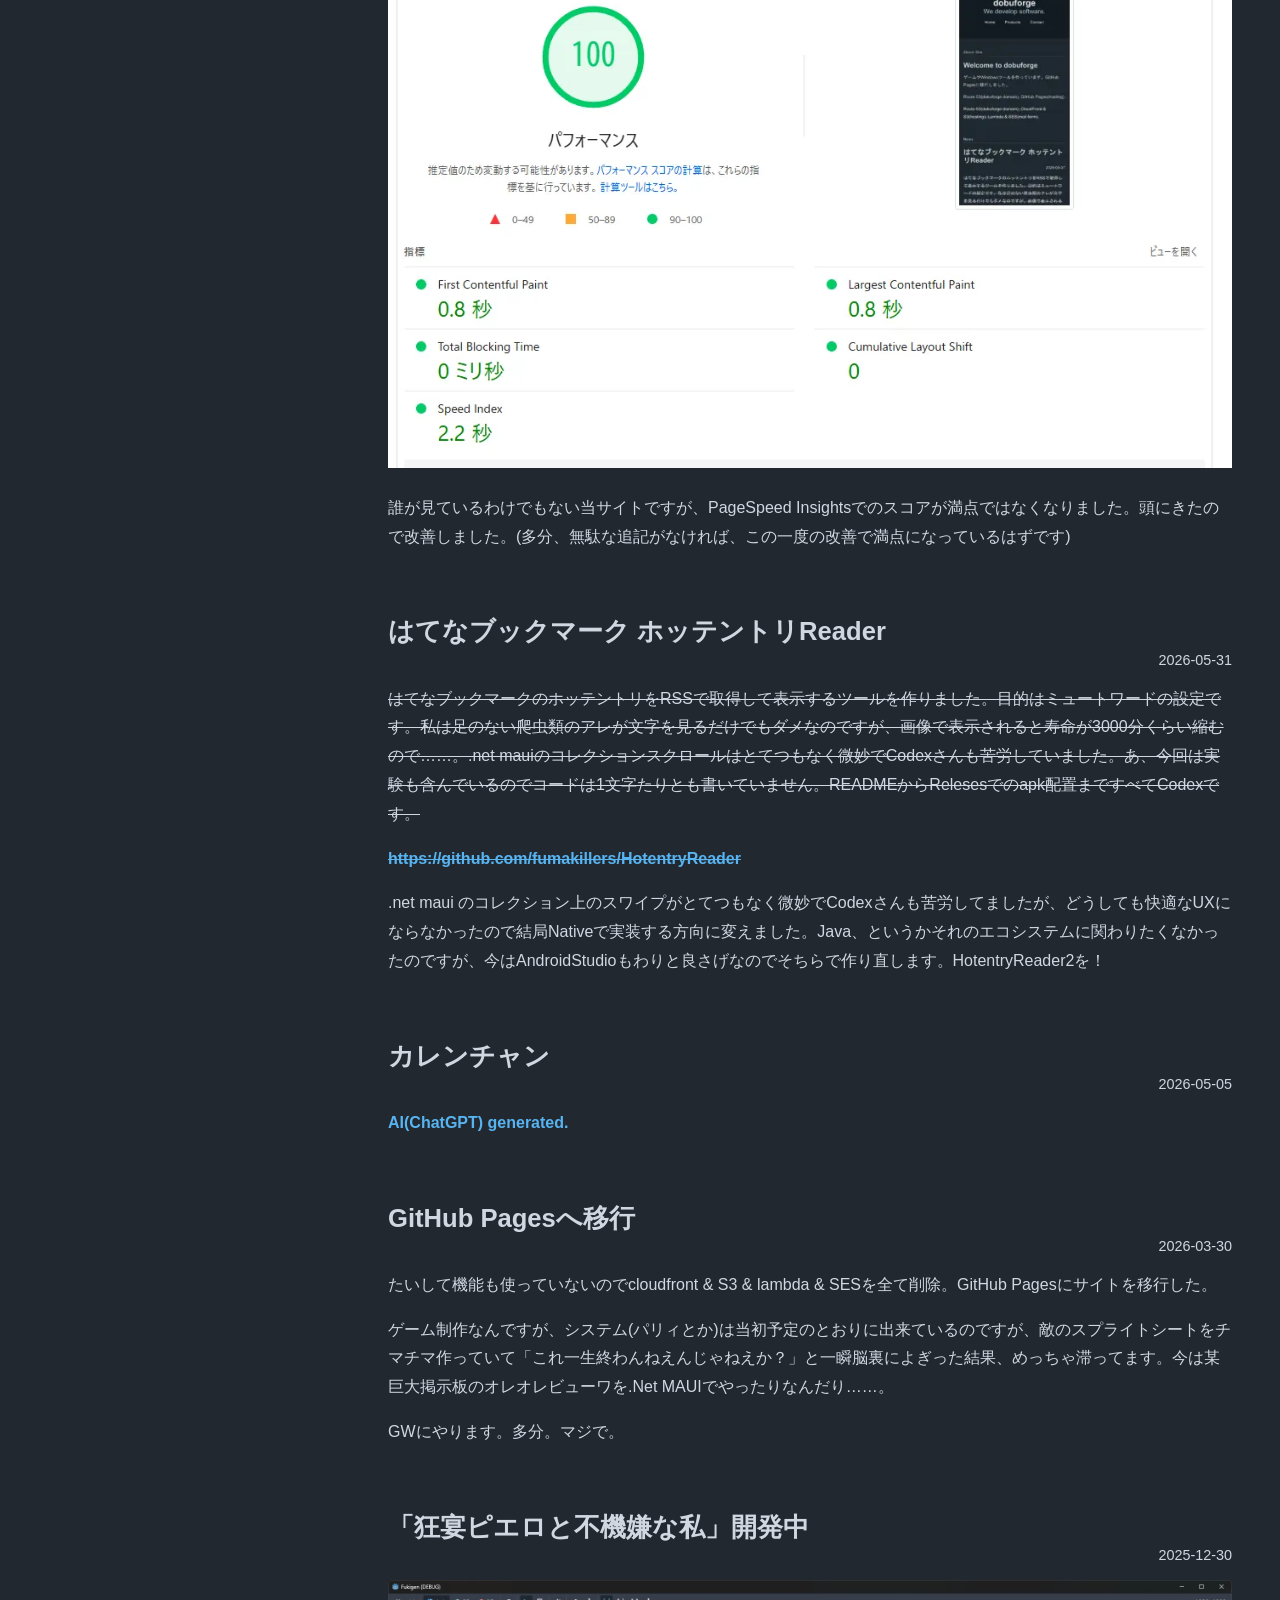
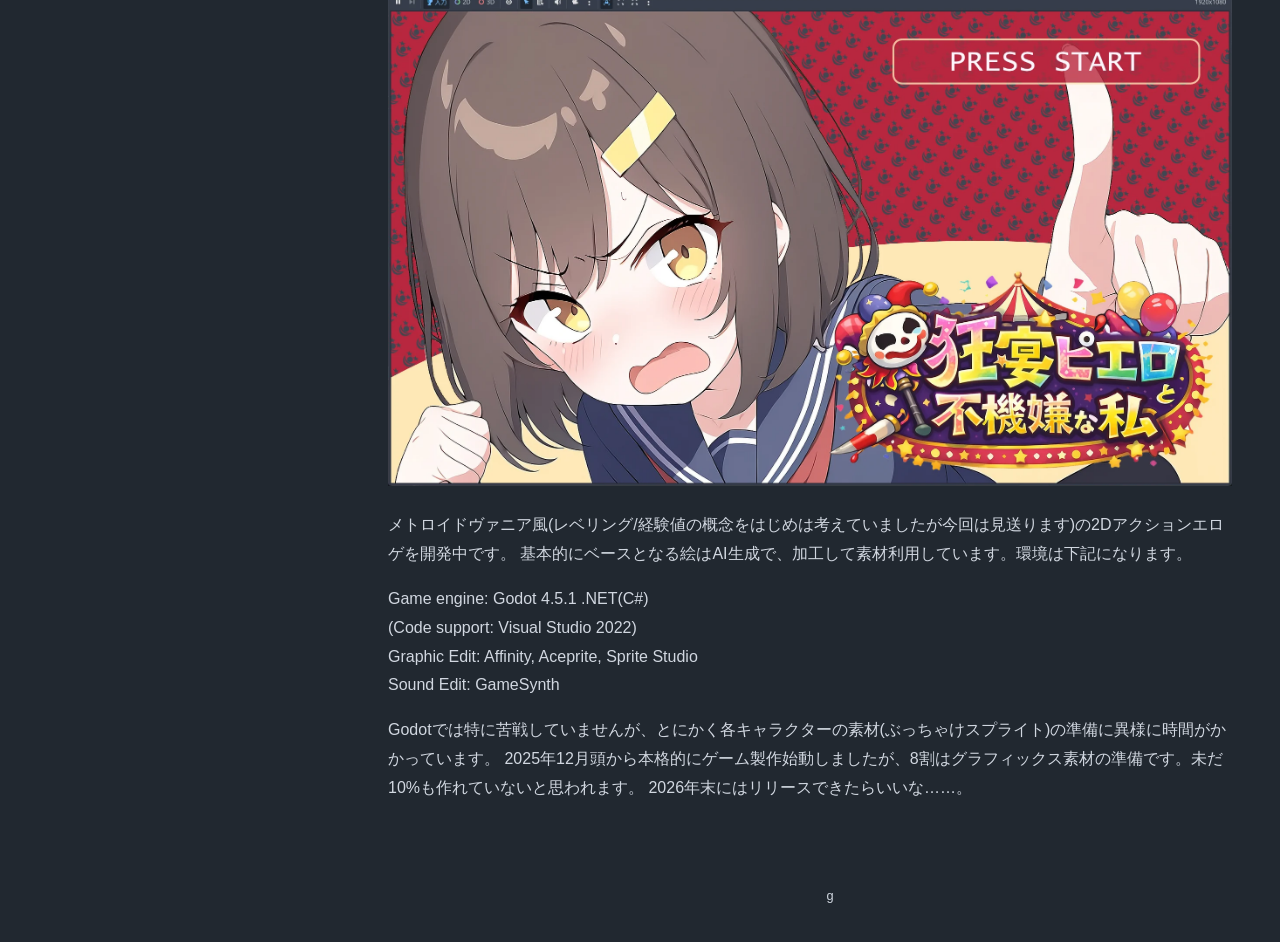
==== commit 67f49d04: "add post entry "Fire Tablet Remote"" ====
--- a/index.html
+++ b/index.html
@@ -28,131 +28,152 @@
       </div>
     </div>
     <main class="content pure-u-1 pure-u-lg-3-4">
-      <div>
-        <div class="posts">
-          <h1 class="content-subhead">About Site</h1>
-          <section class="post">
-            <header class="post-header">
-              <h2 class="post-title">Welcome to dobuforge</h2>
-            </header>
-            <div class="post-description">
-              <p>
-                ゲームやWindowsツールを作っています。GitHub Pagesに移行しました。<a href="days-sober.html">断酒</a>してます。
-              </p>
+      <div class="posts">
+        <h1 class="content-subhead">About Site</h1>
+        <section class="post">
+          <header class="post-header">
+            <h2 class="post-title">Welcome to dobuforge</h2>
+          </header>
+          <div class="post-description">
+            <p>
+              ゲームやWindowsツールを作っています。GitHub Pagesに移行しました。<a href="days-sober.html">断酒</a>してます。
+            </p>
+          </div>
+        </section>
+      </div>
+      <div class="posts">
+        <h1 class="content-subhead">Posts</h1>
+        <section class="post">
+          <header class="post-header">
+            <h2 class="post-title">Fire Tablet Remote</h2>
+            <p class="post-meta">2026-08-09</p>
+          </header>
+          <div class="post-description">
+            <div class="post-images pure-g">
+              <div class="pure-u-1 pure-u-lg-1-1">
+                <!--LCP判定されているのでfetchpriority="high"にしているが画面外から出るような場合はlazyにする-->
+                <img class="pure-img-responsive" src="assets/image/20260809_fire_remote.webp"
+                  width="1280" height="720" fetchpriority="high" decoding="async" alt="Fire Tablet Remote">
+              </div>
             </div>
-          </section>
-        </div>
-        <div class="posts">
-          <h1 class="content-subhead">Posts</h1>
-          <section class="post">
-            <header class="post-header">
-              <h2 class="post-title">PageSpeed Insights</h2>
-              <p class="post-meta">2026-06-30</p>
-            </header>
-            <div class="post-description">
-              <div class="post-images pure-g">
-                <div class="pure-u-1 pure-u-lg-1-1">
-                  <!--LCP判定されているのでfetchpriority="high"にしているが画面外から出るような場合はlazyにする-->
-                  <img class="pure-img-responsive" src="assets/image/20260630212601295.webp"
-                    width="993" height="1074" fetchpriority="high" decoding="async" alt="PageSpeed Insights">
-                </div>
+            <p>
+              自宅PCの左側にアームでAmazon FireHDタブレットを設置しているのですが、タブレットのタップ操作が億劫であまり利用していませんでした。そこで手元で操作できたらいいなーと思い、クライアントサーバ式でタブレットを操作するツールを作りました。
+              サーバ側はFireHDでの動作を想定し常駐させるためにKotlinで開発、クライアント側はMotorola Edge 50 Proでの動作を想定し、.NET MAUIで開発しました。説明はめんどくさいので以下のRepositoryを参照で。
+            </p>
+            <p>
+              <a href="https://github.com/fumakillers/FireTabletRemote" target="_blank">https://github.com/fumakillers/FireTabletRemote</a>
+            </p>
+            <p>
+              　
+            </p>
+          </div>
+
+          <header class="post-header">
+            <h2 class="post-title">PageSpeed Insights</h2>
+            <p class="post-meta">2026-06-30</p>
+          </header>
+          <div class="post-description">
+            <div class="post-images pure-g">
+              <div class="pure-u-1 pure-u-lg-1-1">
+                <img class="pure-img-responsive" src="assets/image/20260630212601295.webp"
+                  width="993" height="1074" loading="lazy" decoding="async" alt="PageSpeed Insights">
               </div>
-              <p>
-                誰が見ているわけでもない当サイトですが、PageSpeed Insightsでのスコアが満点ではなくなりました。頭にきたので改善しました。(多分、無駄な追記がなければ、この一度の改善で満点になっているはずです)
-              </p>
-              <p>
-                　
-              </p>
             </div>
+            <p>
+              誰が見ているわけでもない当サイトですが、PageSpeed Insightsでのスコアが満点ではなくなりました。頭にきたので改善しました。(多分、無駄な追記がなければ、この一度の改善で満点になっているはずです)
+            </p>
+            <p>
+              　
+            </p>
+          </div>
 
-            <header class="post-header">
-              <h2 class="post-title">はてなブックマーク ホッテントリReader</h2>
-              <p class="post-meta">2026-05-31</p>
-            </header>
-            <div class="post-description">
-              <p>
-                <s>はてなブックマークのホッテントリをRSSで取得して表示するツールを作りました。目的はミュートワードの設定です。私は足のない爬虫類のアレが文字を見るだけでもダメなのですが、画像で表示されると寿命が3000分くらい縮むので……。.net mauiのコレクションスクロールはとてつもなく微妙でCodexさんも苦労していました。あ、今回は実験も含んでいるのでコードは1文字たりとも書いていません。READMEからRelesesでのapk配置まですべてCodexです。</s>
-              </p>
-              <p>
-                <a href="https://github.com/fumakillers/HotentryReader"><s>https://github.com/fumakillers/HotentryReader</s></a>
-              </p>
-              <p>
-                .net maui のコレクション上のスワイプがとてつもなく微妙でCodexさんも苦労してましたが、どうしても快適なUXにならなかったので結局Nativeで実装する方向に変えました。Java、というかそれのエコシステムに関わりたくなかったのですが、今はAndroidStudioもわりと良さげなのでそちらで作り直します。HotentryReader2を！
-              </p>
-              <p>
-                　
-              </p>
+          <header class="post-header">
+            <h2 class="post-title">はてなブックマーク ホッテントリReader</h2>
+            <p class="post-meta">2026-05-31</p>
+          </header>
+          <div class="post-description">
+            <p>
+              <s>はてなブックマークのホッテントリをRSSで取得して表示するツールを作りました。目的はミュートワードの設定です。私は足のない爬虫類のアレが文字を見るだけでもダメなのですが、画像で表示されると寿命が3000分くらい縮むので……。.net mauiのコレクションスクロールはとてつもなく微妙でCodexさんも苦労していました。あ、今回は実験も含んでいるのでコードは1文字たりとも書いていません。READMEからRelesesでのapk配置まですべてCodexです。</s>
+            </p>
+            <p>
+              <a href="https://github.com/fumakillers/HotentryReader"><s>https://github.com/fumakillers/HotentryReader</s></a>
+            </p>
+            <p>
+              .net maui のコレクション上のスワイプがとてつもなく微妙でCodexさんも苦労してましたが、どうしても快適なUXにならなかったので結局Nativeで実装する方向に変えました。Java、というかそれのエコシステムに関わりたくなかったのですが、今はAndroidStudioもわりと良さげなのでそちらで作り直します。HotentryReader2を！
+            </p>
+            <p>
+              　
+            </p>
+          </div>
+
+          <header class="post-header">
+            <h2 class="post-title">カレンチャン</h2>
+            <p class="post-meta">2026-05-05</p>
+          </header>
+          <div class="post-description">
+            <p>
+              <a href="currenchan.html">AI(ChatGPT) generated.</a>
+            </p>
+            <p>
+              　
+            </p>
+          </div>
+
+          <header class="post-header">
+            <h2 class="post-title">GitHub Pagesへ移行</h2>
+            <p class="post-meta">2026-03-30</p>
+          </header>
+          <div class="post-description">
+            <p>
+              たいして機能も使っていないのでcloudfront & S3 & lambda & SESを全て削除。GitHub Pagesにサイトを移行した。
+            </p>
+            <p>
+              ゲーム制作なんですが、システム(パリィとか)は当初予定のとおりに出来ているのですが、敵のスプライトシートをチマチマ作っていて「これ一生終わんねえんじゃねえか？」と一瞬脳裏によぎった結果、めっちゃ滞ってます。今は某巨大掲示板のオレオレビューワを.Net MAUIでやったりなんだり……。
+            </p>
+            <p>
+              GWにやります。多分。マジで。
+            </p>
+            <p>
+              　
+            </p>
+          </div>
+
+          <header class="post-header">
+            <h2 class="post-title">「狂宴ピエロと不機嫌な私」開発中</h2>
+            <p class="post-meta">2025-12-30</p>
+          </header>
+          <div class="post-description">
+            <div class="post-images pure-g">
+              <div class="pure-u-1 pure-u-lg-1-1">
+                <img class="pure-img-responsive" src="assets/image/fukigen_title_mid.webp"
+                  width="1934" height="1159" loading="lazy" decoding="async" alt="fukigen dev">
+              </div>
             </div>
+            <p>
+              メトロイドヴァニア風(レベリング/経験値の概念をはじめは考えていましたが今回は見送ります)の2Dアクションエロゲを開発中です。
+              基本的にベースとなる絵はAI生成で、加工して素材利用しています。環境は下記になります。
+            </p>
+            <p>
+              Game engine: Godot 4.5.1 .NET(C#)<br>
+              (Code support: Visual Studio 2022)<br>
+              Graphic Edit: Affinity, Aceprite, Sprite Studio<br>
+              Sound Edit: GameSynth<br>
+            </p>
+            <p>
+              Godotでは特に苦戦していませんが、とにかく各キャラクターの素材(ぶっちゃけスプライト)の準備に異様に時間がかかっています。
+              2025年12月頭から本格的にゲーム製作始動しましたが、8割はグラフィックス素材の準備です。未だ10%も作れていないと思われます。
+              2026年末にはリリースできたらいいな……。
+            </p>
+          </div>
+        </section>
+      </div>
 
-            <header class="post-header">
-              <h2 class="post-title">カレンチャン</h2>
-              <p class="post-meta">2026-05-05</p>
-            </header>
-            <div class="post-description">
-              <p>
-                <a href="currenchan.html">AI(ChatGPT) generated.</a>
-              </p>
-              <p>
-                　
-              </p>
-            </div>
-
-            <header class="post-header">
-              <h2 class="post-title">GitHub Pagesへ移行</h2>
-              <p class="post-meta">2026-03-30</p>
-            </header>
-            <div class="post-description">
-              <p>
-                たいして機能も使っていないのでcloudfront & S3 & lambda & SESを全て削除。GitHub Pagesにサイトを移行した。
-              </p>
-              <p>
-                ゲーム制作なんですが、システム(パリィとか)は当初予定のとおりに出来ているのですが、敵のスプライトシートをチマチマ作っていて「これ一生終わんねえんじゃねえか？」と一瞬脳裏によぎった結果、めっちゃ滞ってます。今は某巨大掲示板のオレオレビューワを.Net MAUIでやったりなんだり……。
-              </p>
-              <p>
-                GWにやります。多分。マジで。
-              </p>
-              <p>
-                　
-              </p>
-            </div>
-
-            <header class="post-header">
-              <h2 class="post-title">「狂宴ピエロと不機嫌な私」開発中</h2>
-              <p class="post-meta">2025-12-30</p>
-            </header>
-            <div class="post-description">
-              <div class="post-images pure-g">
-                <div class="pure-u-1 pure-u-lg-1-1">
-                  <img class="pure-img-responsive" src="assets/image/fukigen_title_mid.webp"
-                    width="1934" height="1159" loading="lazy" decoding="async" alt="fukigen dev">
-                </div>
-              </div>
-              <p>
-                メトロイドヴァニア風(レベリング/経験値の概念をはじめは考えていましたが今回は見送ります)の2Dアクションエロゲを開発中です。
-                基本的にベースとなる絵はAI生成で、加工して素材利用しています。環境は下記になります。
-              </p>
-              <p>
-                Game engine: Godot 4.5.1 .NET(C#)<br>
-                (Code support: Visual Studio 2022)<br>
-                Graphic Edit: Affinity, Aceprite, Sprite Studio<br>
-                Sound Edit: GameSynth<br>
-              </p>
-              <p>
-                Godotでは特に苦戦していませんが、とにかく各キャラクターの素材(ぶっちゃけスプライト)の準備に異様に時間がかかっています。
-                2025年12月頭から本格的にゲーム製作始動しましたが、8割はグラフィックス素材の準備です。未だ10%も作れていないと思われます。
-                2026年末にはリリースできたらいいな……。
-              </p>
-            </div>
-          </section>
-        </div>
-
-        <div class="footer">
-          <div class="pure-menu pure-menu-horizontal">
-            <ul>
-              <li class="pure-menu-item"><a href="https://github.com/fumakillers" class="pure-menu-link">g</a>
-              </li>
-            </ul>
-          </div>
+      <div class="footer">
+        <div class="pure-menu pure-menu-horizontal">
+          <ul>
+            <li class="pure-menu-item"><a href="https://github.com/fumakillers" class="pure-menu-link">g</a>
+            </li>
+          </ul>
         </div>
       </div>
     </main>
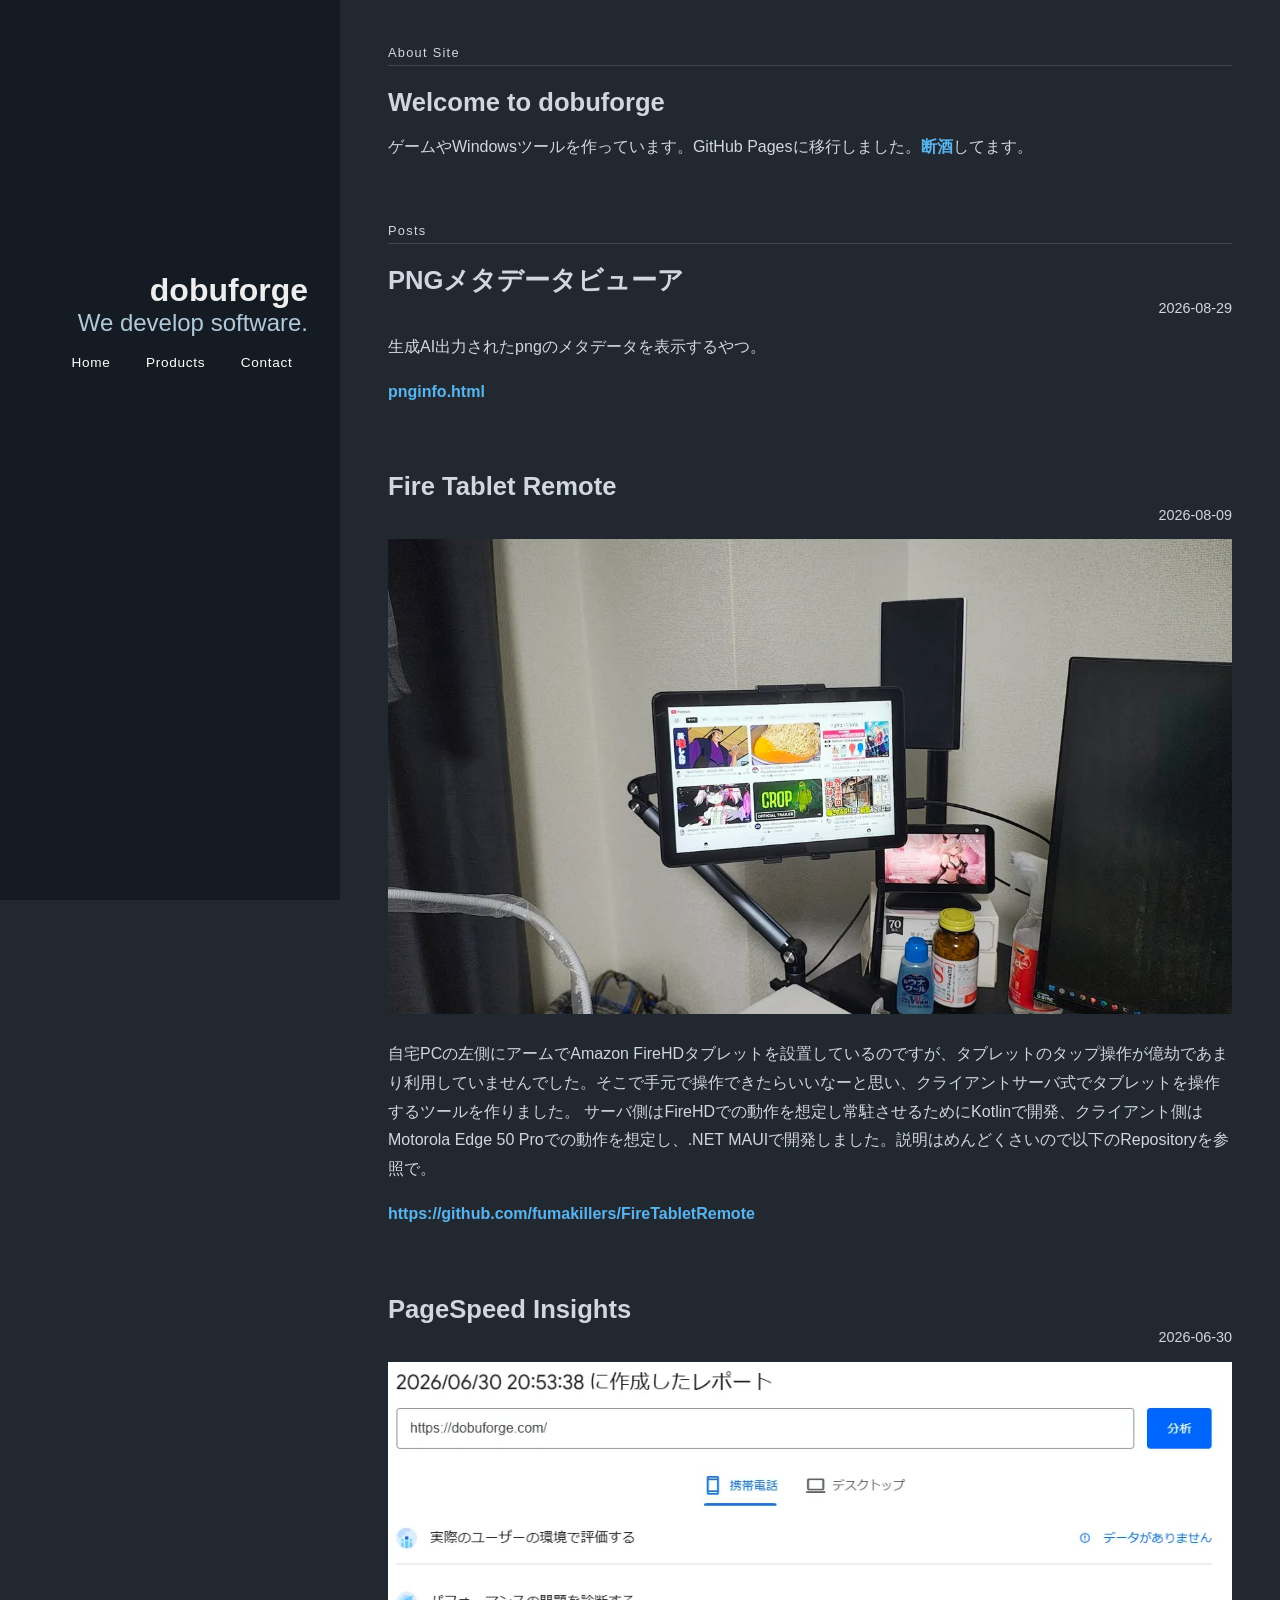
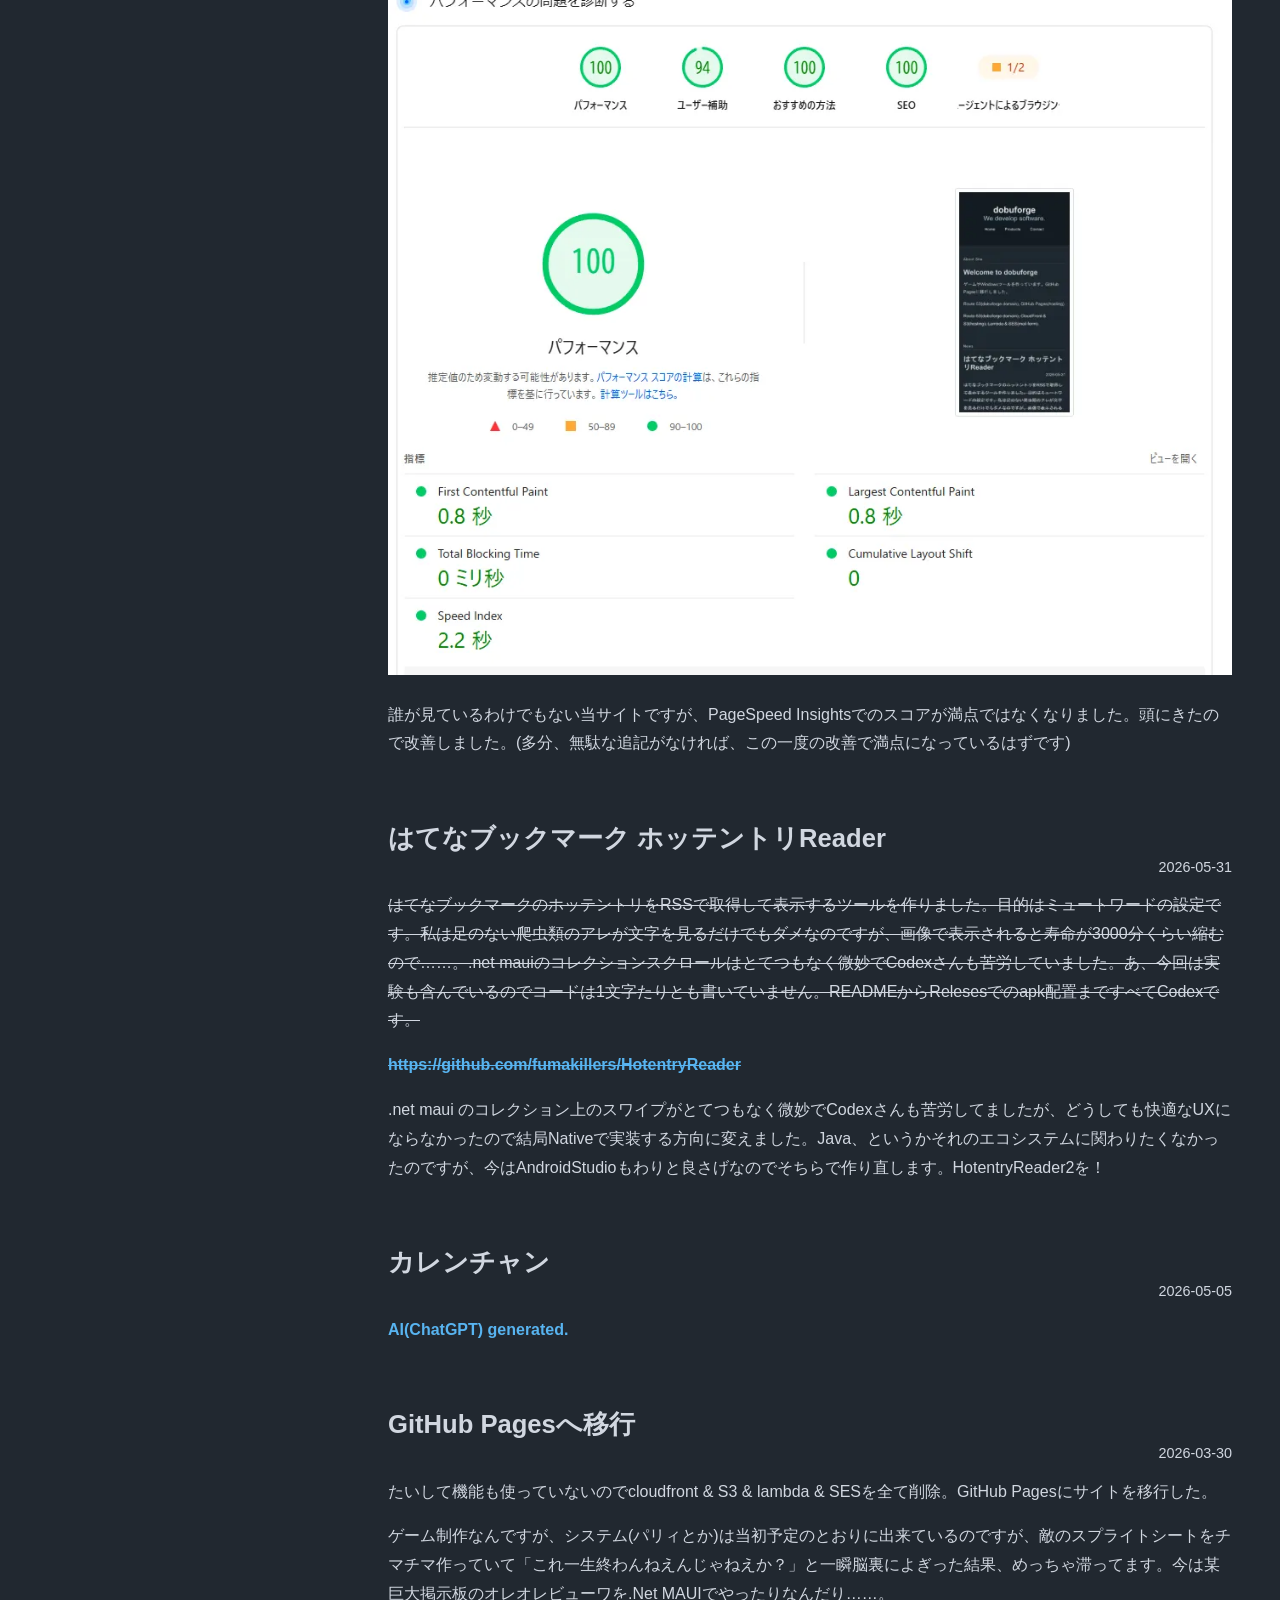
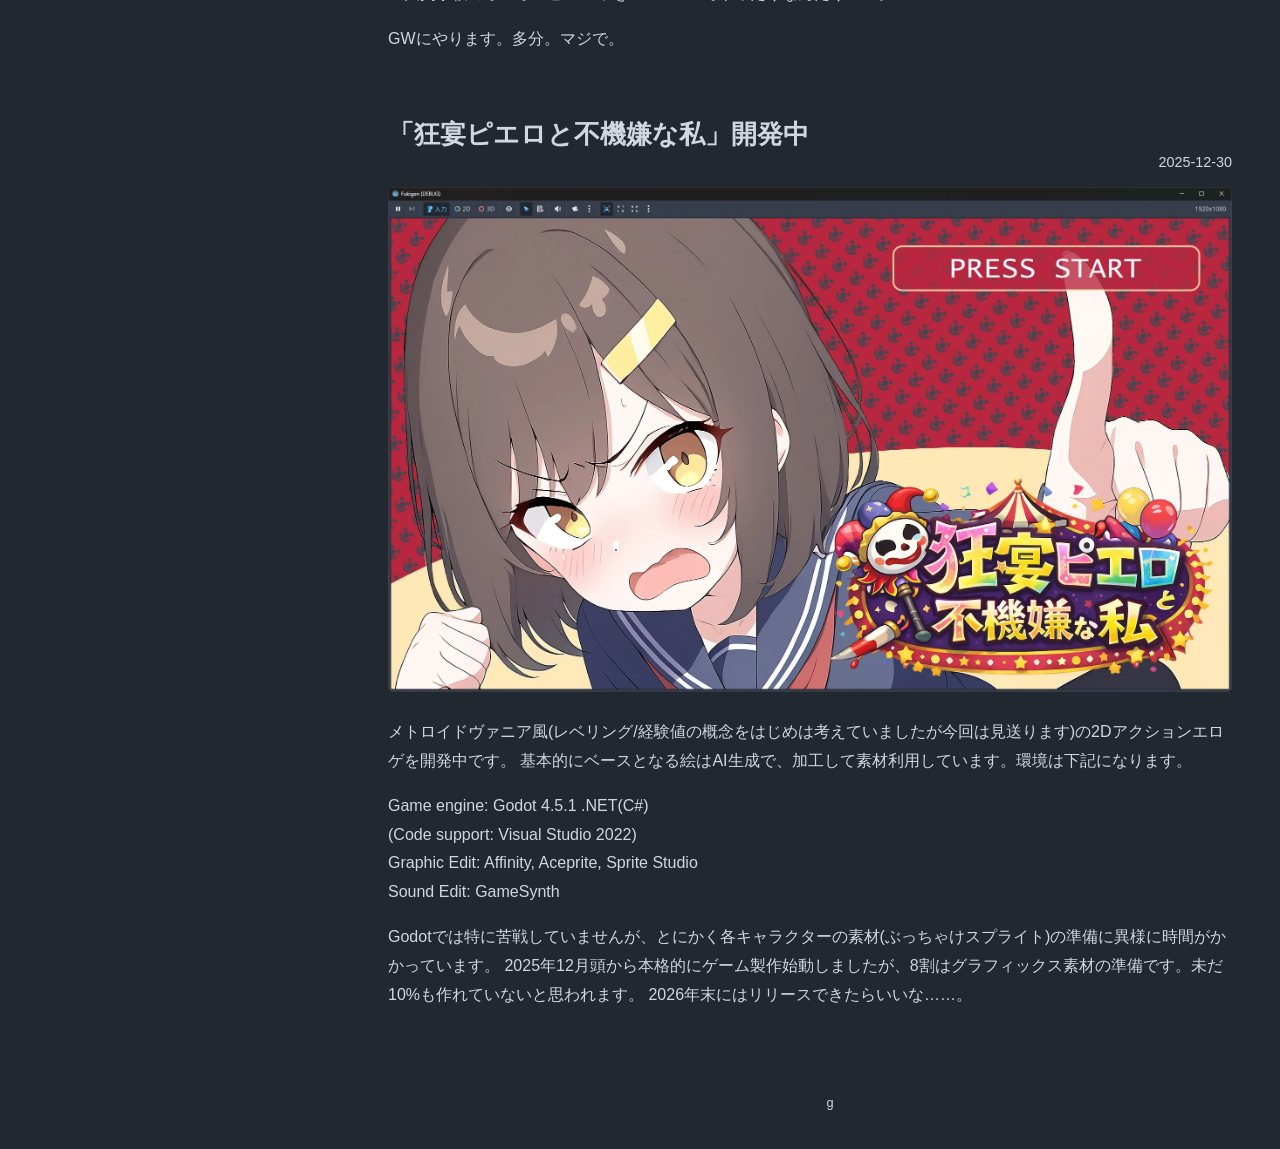
==== commit 3056fddd: "news pnginfo." ====
--- a/index.html
+++ b/index.html
@@ -45,6 +45,22 @@
         <h1 class="content-subhead">Posts</h1>
         <section class="post">
           <header class="post-header">
+            <h2 class="post-title">PNGメタデータビューア</h2>
+            <p class="post-meta">2026-08-29</p>
+          </header>
+          <div class="post-description">
+            <p>
+              生成AI出力されたpngのメタデータを表示するやつ。
+            </p>
+            <p>
+              <a href="pnginfo.html" target="_blank">pnginfo.html</a>
+            </p>
+            <p>
+              　
+            </p>
+          </div>
+
+          <header class="post-header">
             <h2 class="post-title">Fire Tablet Remote</h2>
             <p class="post-meta">2026-08-09</p>
           </header>
@@ -53,7 +69,7 @@
               <div class="pure-u-1 pure-u-lg-1-1">
                 <!--LCP判定されているのでfetchpriority="high"にしているが画面外から出るような場合はlazyにする-->
                 <img class="pure-img-responsive" src="assets/image/20260809_fire_remote.webp"
-                  width="1280" height="720" fetchpriority="high" decoding="async" alt="Fire Tablet Remote">
+                  width="1280" height="720" loading="lazy" decoding="async" alt="Fire Tablet Remote">
               </div>
             </div>
             <p>
